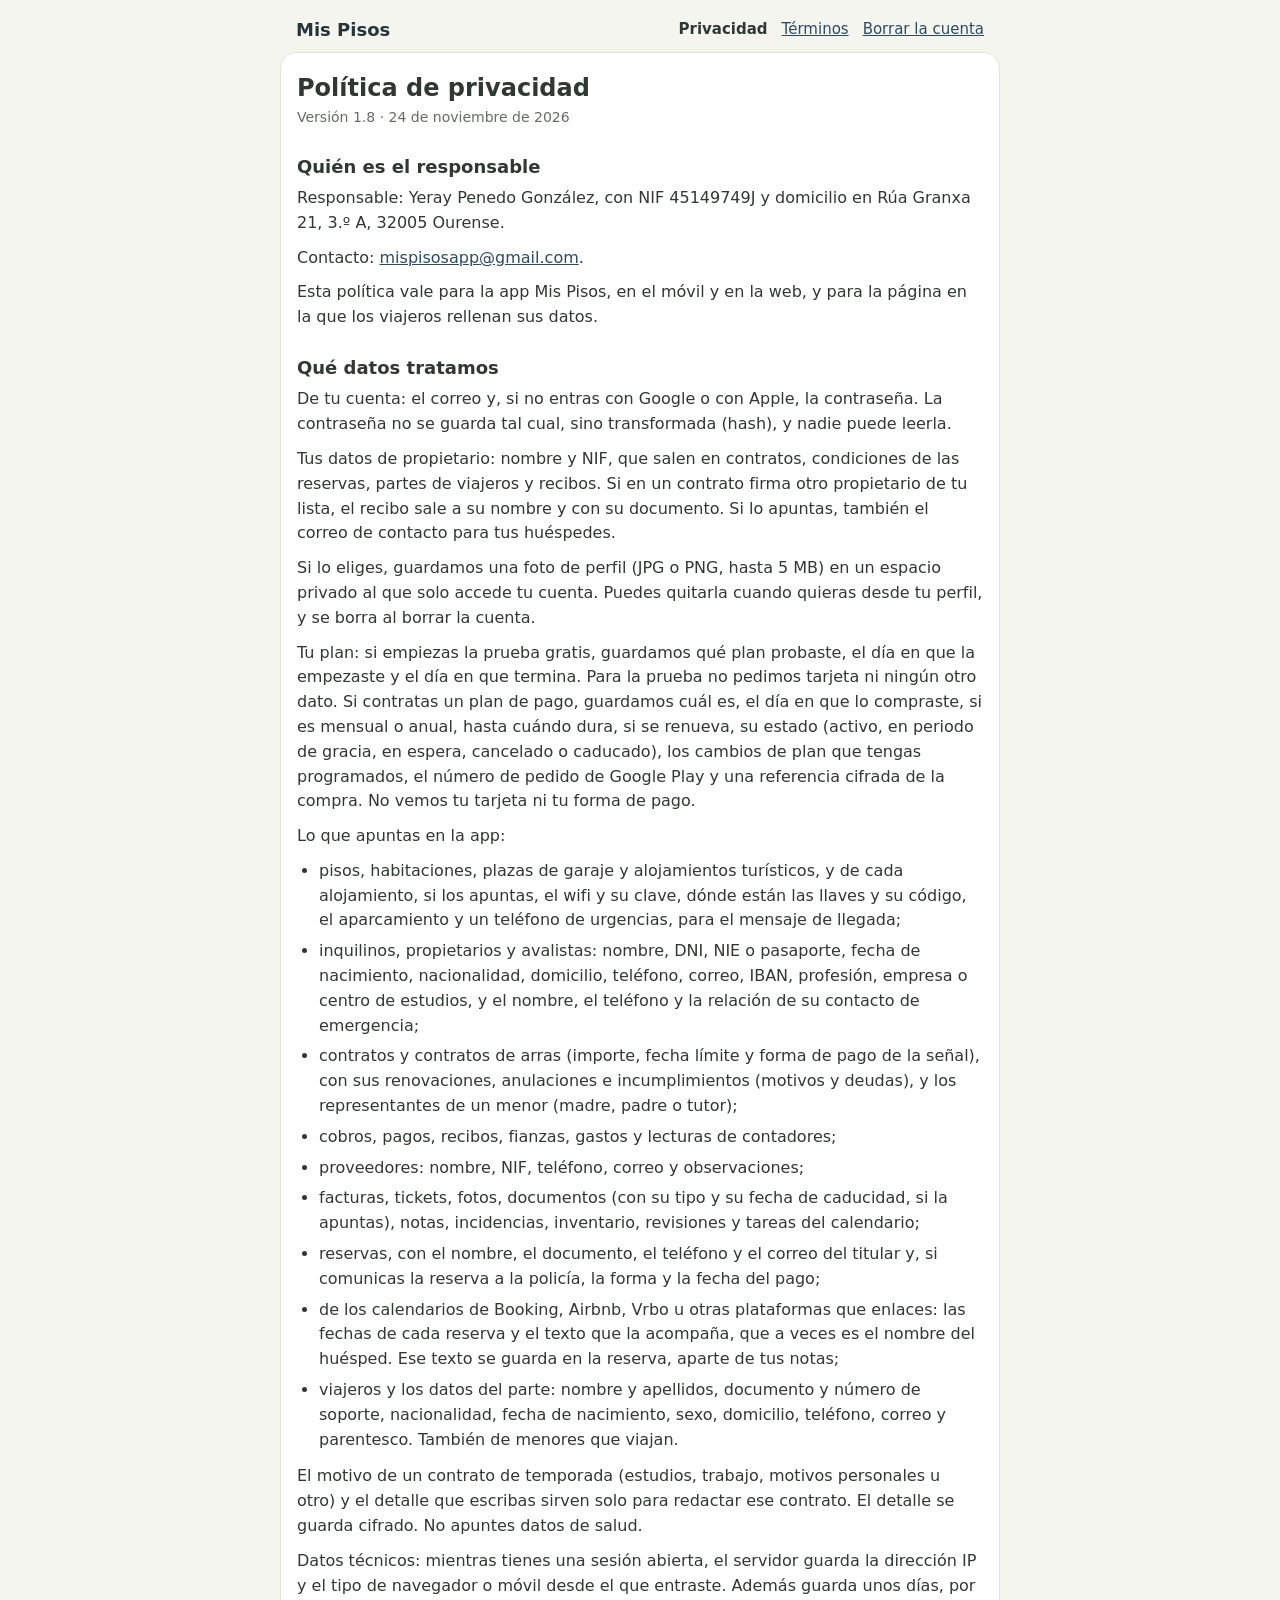
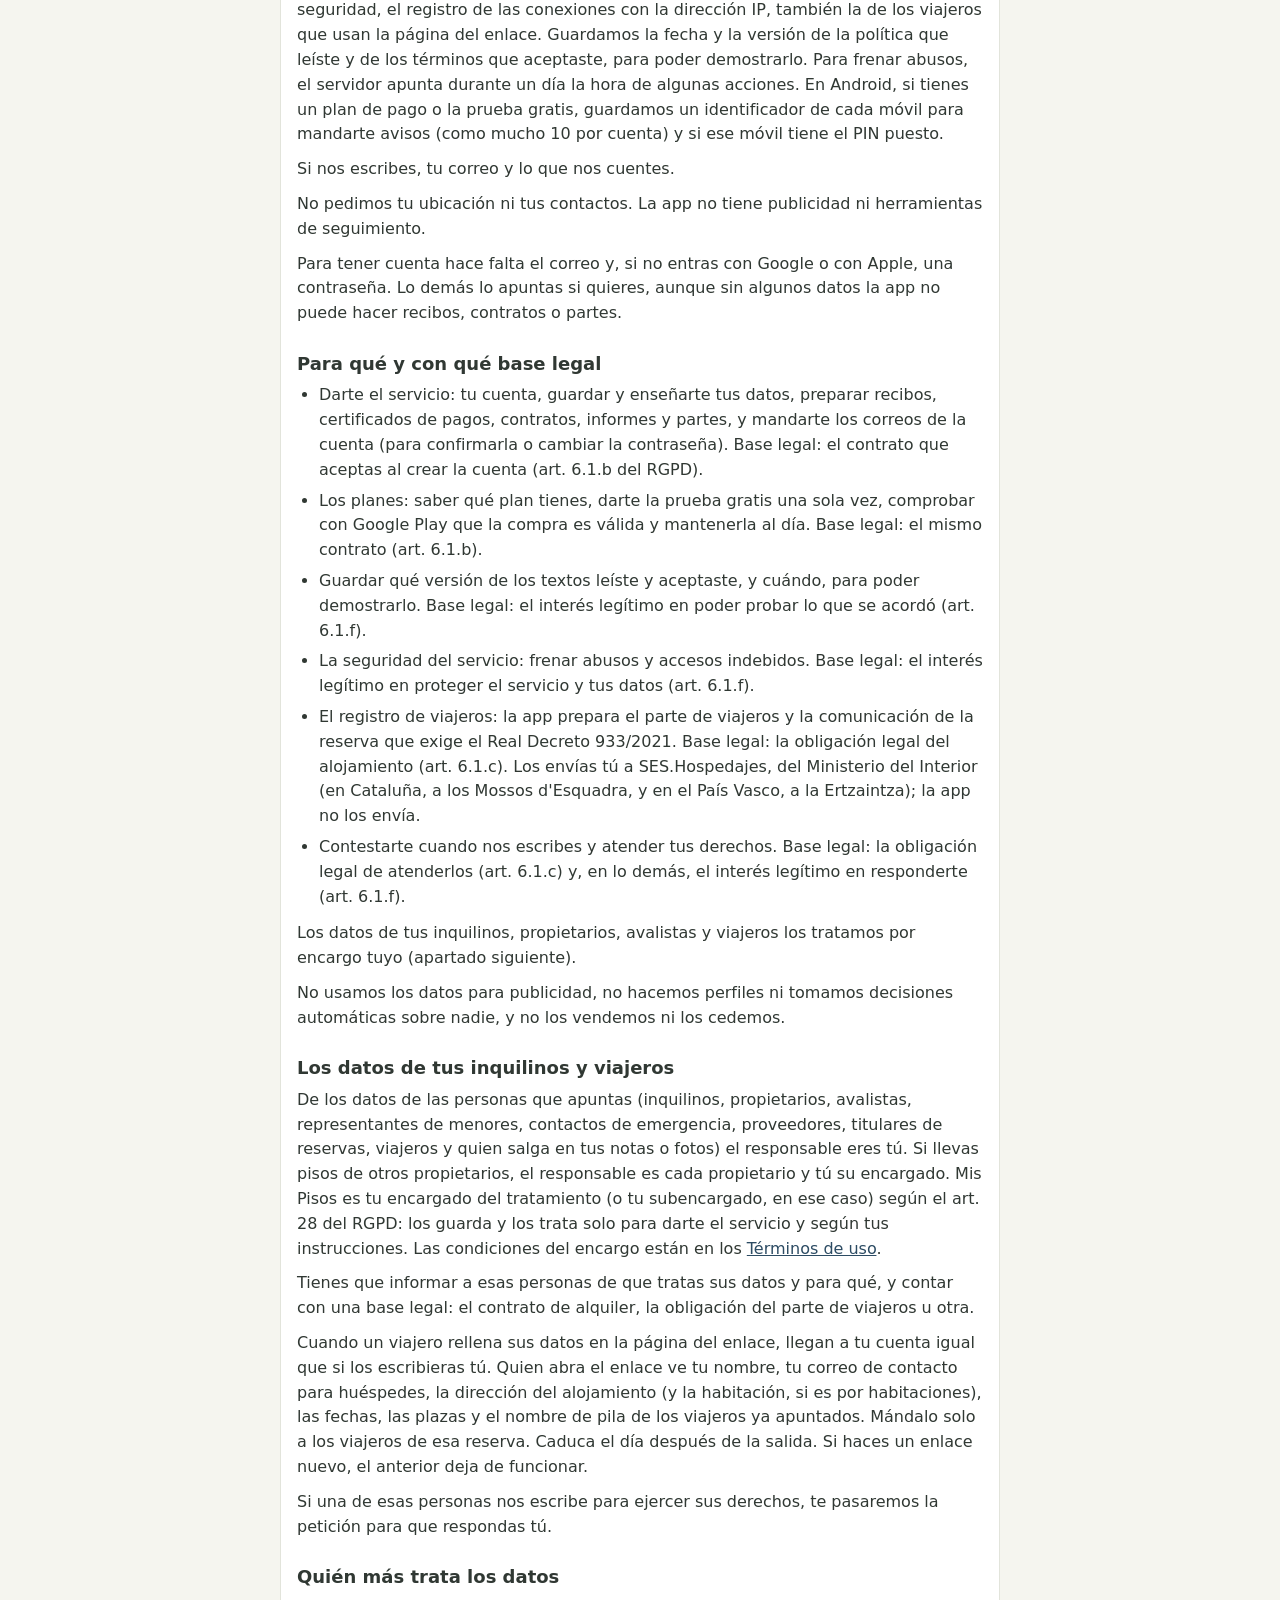
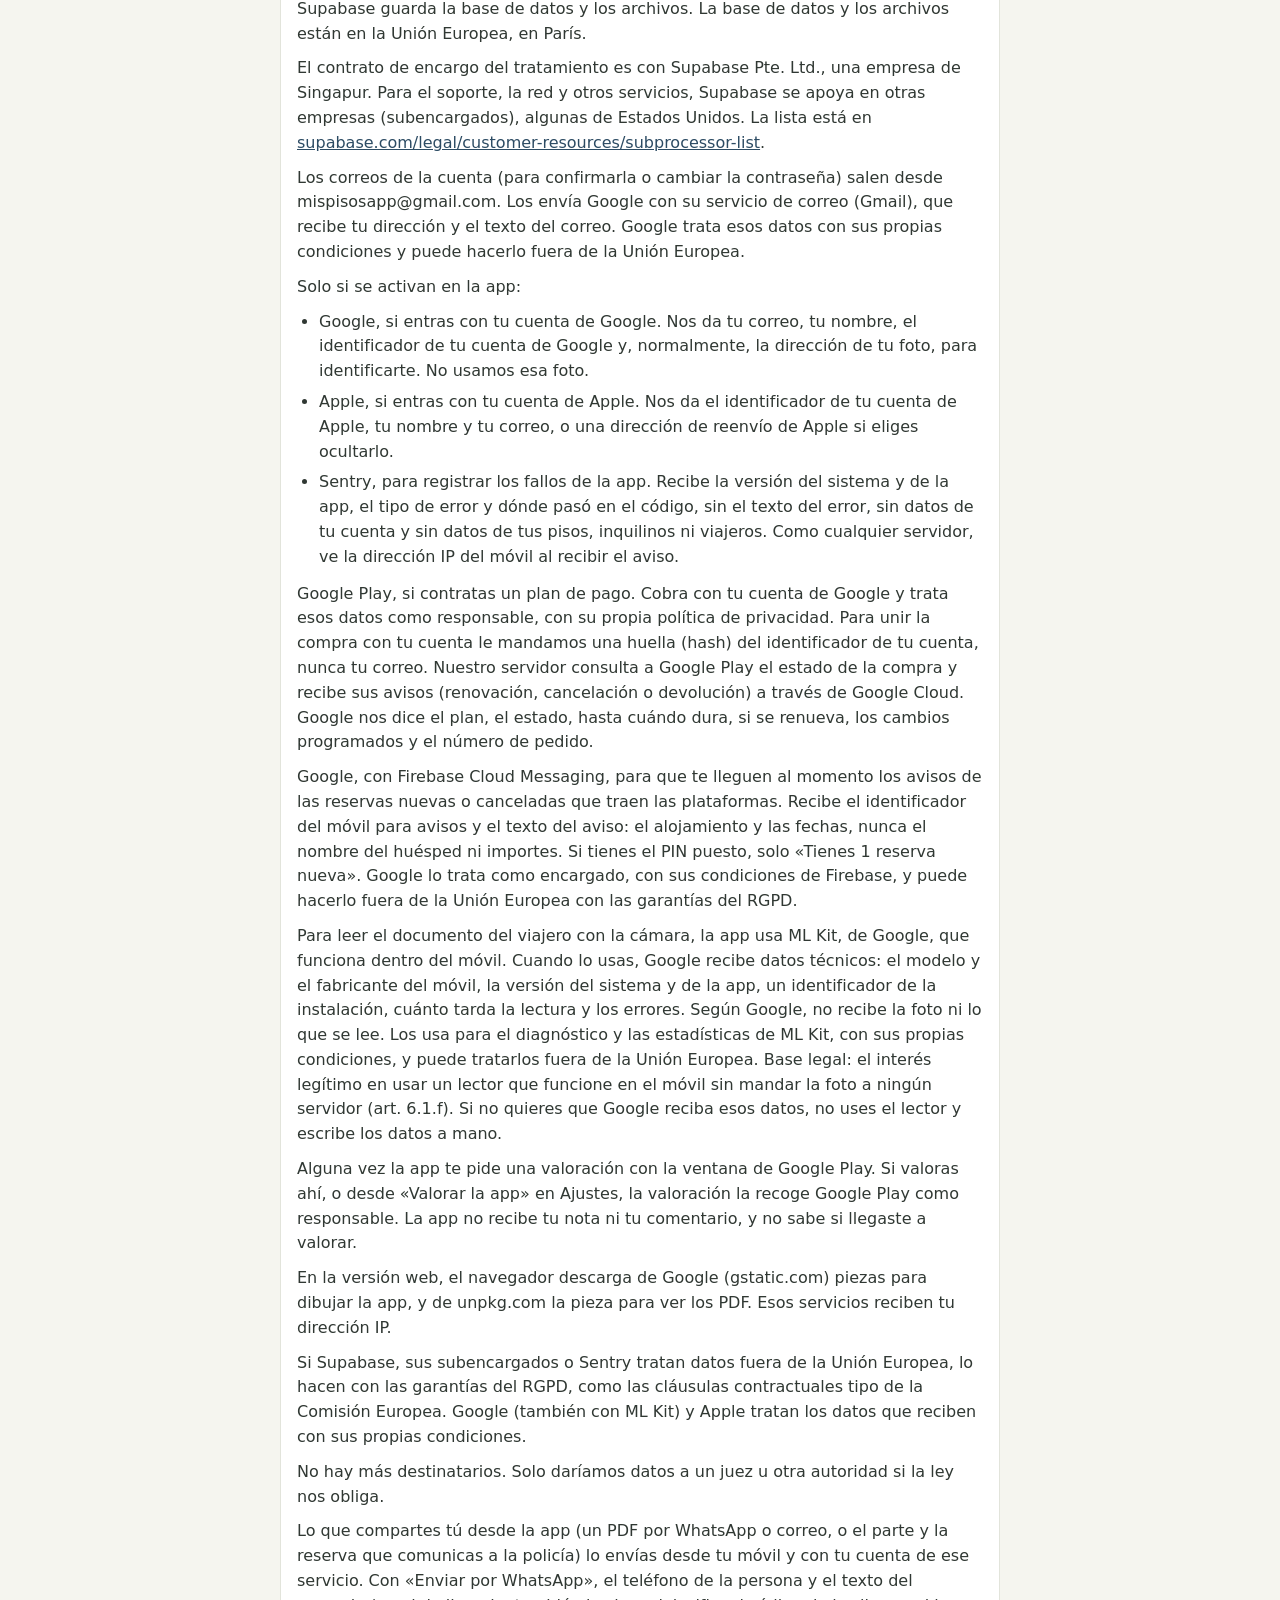
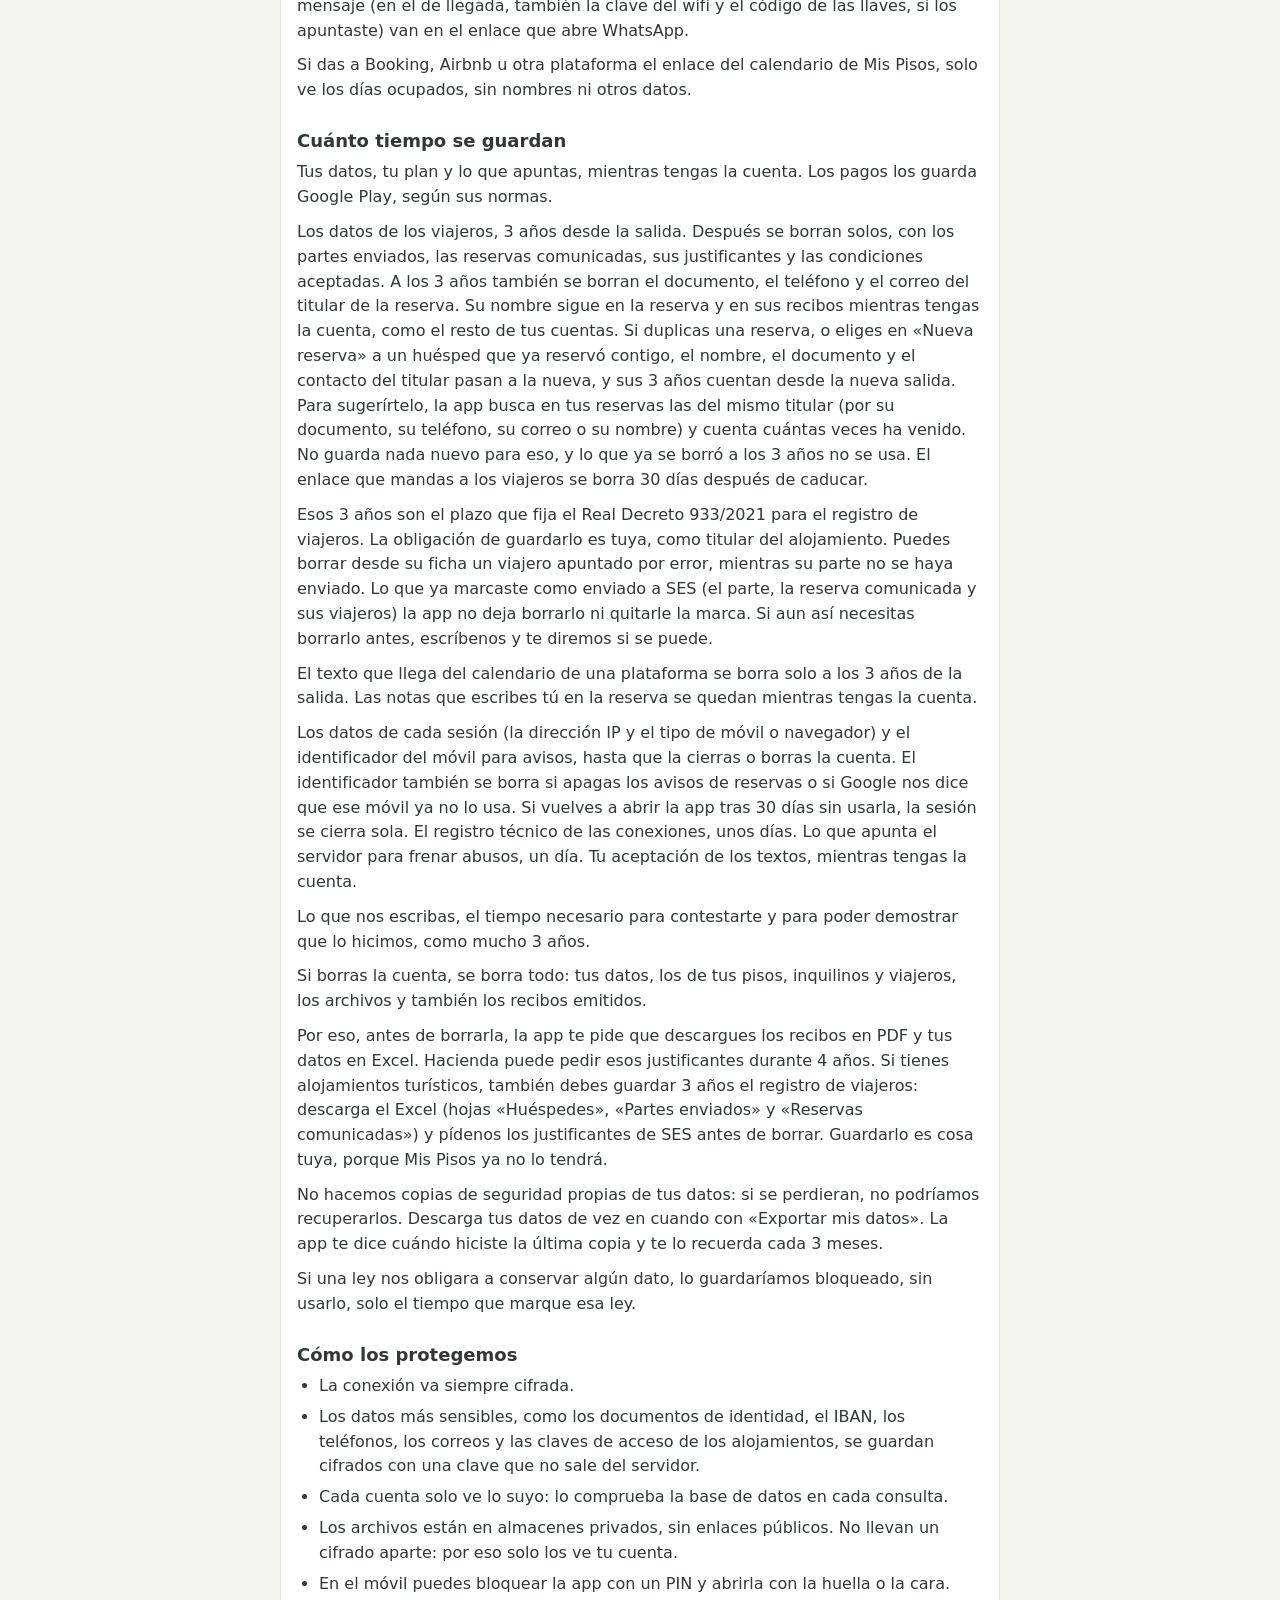
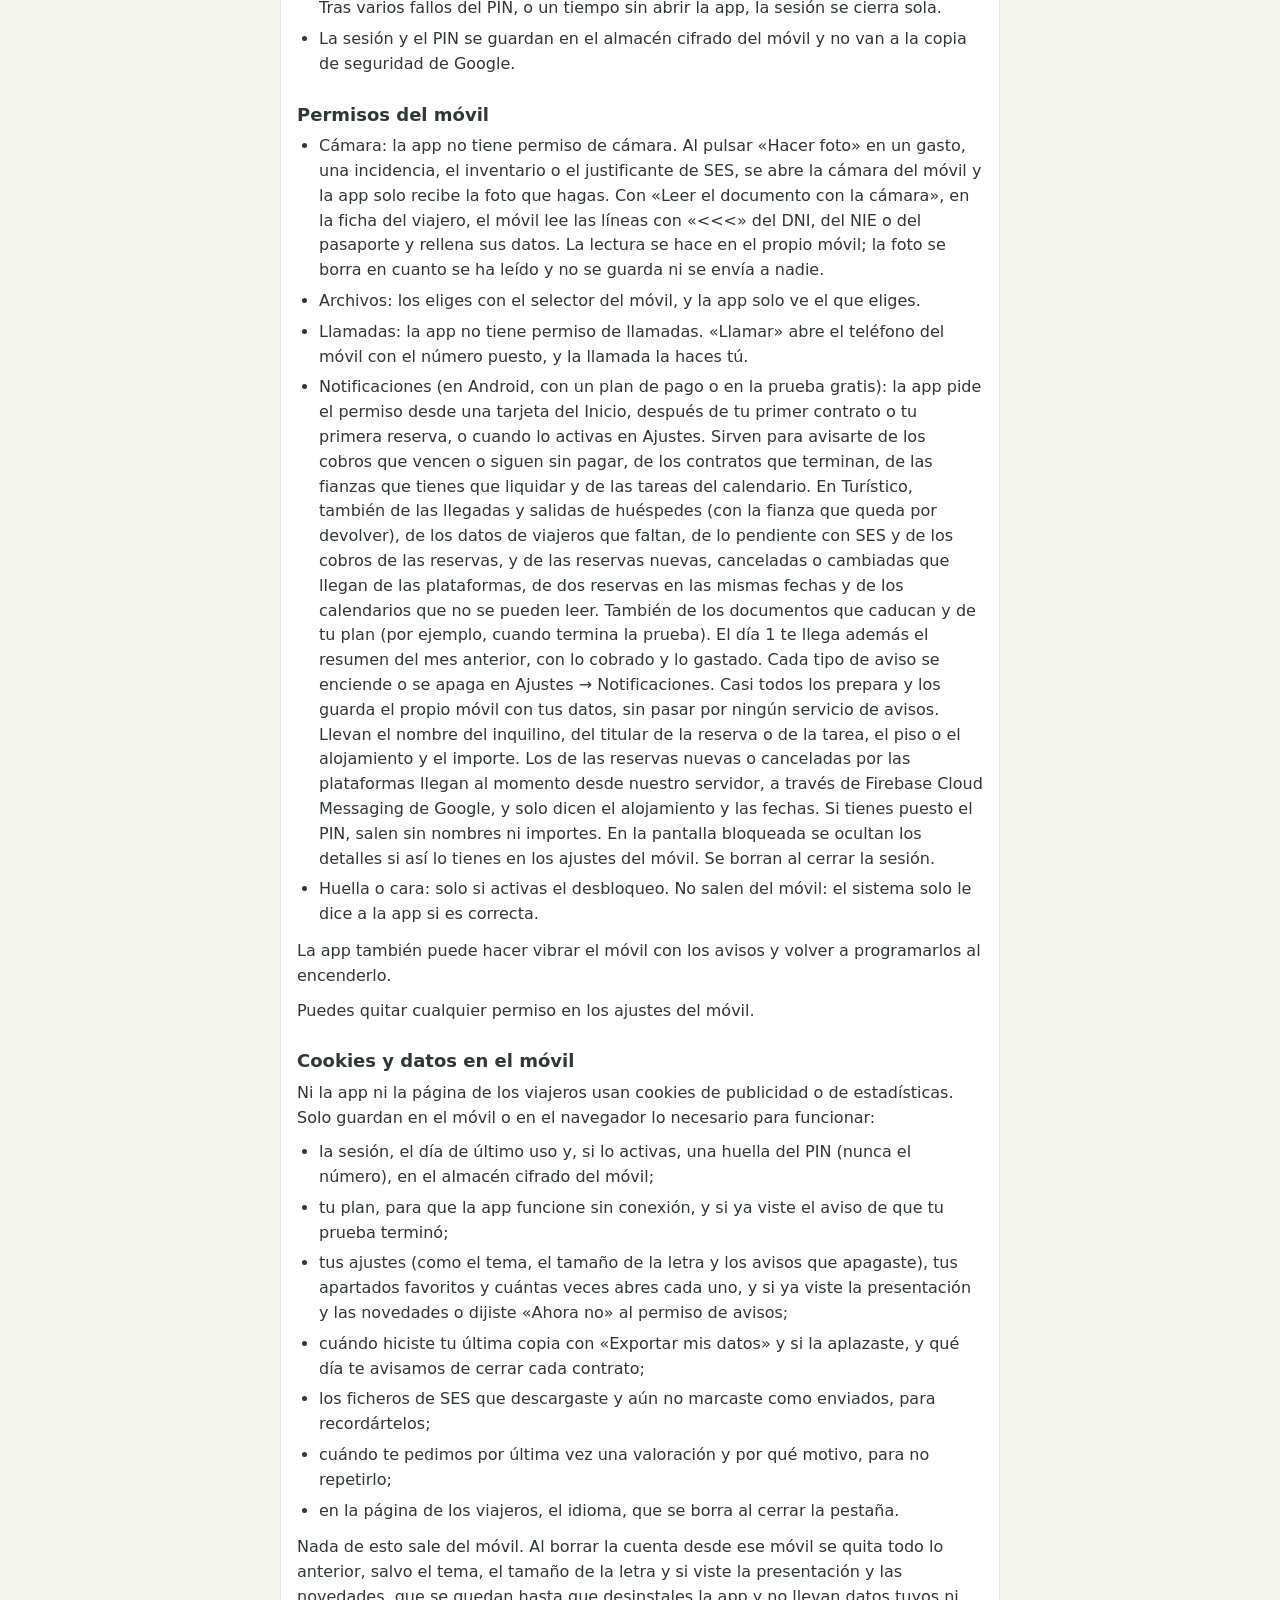
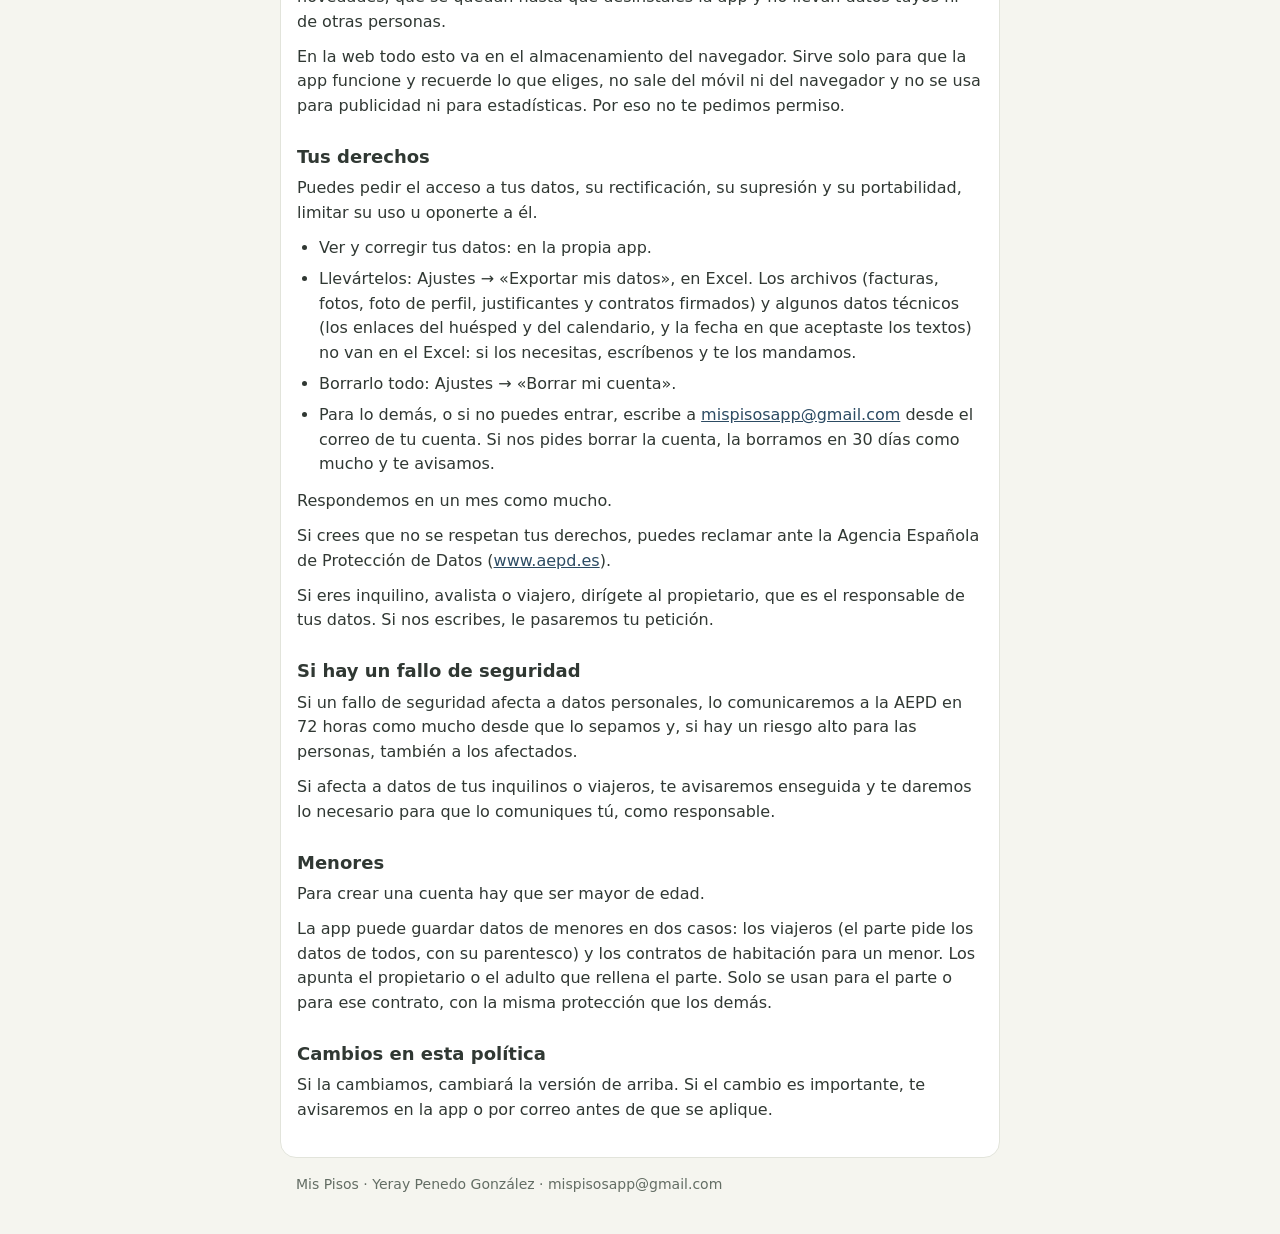
==== privacidad.html @ 8b12b919 "Add files via upload" ====
<!doctype html>
<html lang="es">
<head>
<meta charset="utf-8">
<meta name="viewport" content="width=device-width, initial-scale=1">
<meta name="description" content="Qué datos trata Mis Pisos, para qué, quién los trata, cuánto tiempo y cómo ejercer tus derechos.">
<meta name="referrer" content="no-referrer">
<title>Política de privacidad · Mis Pisos</title>
<link rel="stylesheet" href="estilos.css">
</head>
<body>
<header>
  <a class="marca" href="privacidad.html">Mis Pisos</a>
  <nav aria-label="Textos legales">
    <a href="privacidad.html" aria-current="page">Privacidad</a>
    <a href="terminos.html">Términos</a>
    <a href="borrar-cuenta.html">Borrar la cuenta</a>
  </nav>
</header>
<main>
  <h1>Política de privacidad</h1>
  <p class="version">Versión 1.8 · 24 de noviembre de 2026</p>
  <h2>Quién es el responsable</h2>
  <p>Responsable: Yeray Penedo González, con NIF 45149749J y domicilio en Rúa Granxa 21, 3.º A, 32005 Ourense.</p>
  <p>Contacto: <a href="mailto:mispisosapp@gmail.com">mispisosapp@gmail.com</a>.</p>
  <p>Esta política vale para la app Mis Pisos, en el móvil y en la web, y para la página en la que los viajeros rellenan sus datos.</p>
  <h2>Qué datos tratamos</h2>
  <p>De tu cuenta: el correo y, si no entras con Google o con Apple, la contraseña. La contraseña no se guarda tal cual, sino transformada (hash), y nadie puede leerla.</p>
  <p>Tus datos de propietario: nombre y NIF, que salen en contratos, condiciones de las reservas, partes de viajeros y recibos. Si en un contrato firma otro propietario de tu lista, el recibo sale a su nombre y con su documento. Si lo apuntas, también el correo de contacto para tus huéspedes.</p>
  <p>Si lo eliges, guardamos una foto de perfil (JPG o PNG, hasta 5 MB) en un espacio privado al que solo accede tu cuenta. Puedes quitarla cuando quieras desde tu perfil, y se borra al borrar la cuenta.</p>
  <p>Tu plan: si empiezas la prueba gratis, guardamos qué plan probaste, el día en que la empezaste y el día en que termina. Para la prueba no pedimos tarjeta ni ningún otro dato. Si contratas un plan de pago, guardamos cuál es, el día en que lo compraste, si es mensual o anual, hasta cuándo dura, si se renueva, su estado (activo, en periodo de gracia, en espera, cancelado o caducado), los cambios de plan que tengas programados, el número de pedido de Google Play y una referencia cifrada de la compra. No vemos tu tarjeta ni tu forma de pago.</p>
  <p>Lo que apuntas en la app:</p>
  <ul>
    <li>pisos, habitaciones, plazas de garaje y alojamientos turísticos, y de cada alojamiento, si los apuntas, el wifi y su clave, dónde están las llaves y su código, el aparcamiento y un teléfono de urgencias, para el mensaje de llegada;</li>
    <li>inquilinos, propietarios y avalistas: nombre, DNI, NIE o pasaporte, fecha de nacimiento, nacionalidad, domicilio, teléfono, correo, IBAN, profesión, empresa o centro de estudios, y el nombre, el teléfono y la relación de su contacto de emergencia;</li>
    <li>contratos y contratos de arras (importe, fecha límite y forma de pago de la señal), con sus renovaciones, anulaciones e incumplimientos (motivos y deudas), y los representantes de un menor (madre, padre o tutor);</li>
    <li>cobros, pagos, recibos, fianzas, gastos y lecturas de contadores;</li>
    <li>proveedores: nombre, NIF, teléfono, correo y observaciones;</li>
    <li>facturas, tickets, fotos, documentos (con su tipo y su fecha de caducidad, si la apuntas), notas, incidencias, inventario, revisiones y tareas del calendario;</li>
    <li>reservas, con el nombre, el documento, el teléfono y el correo del titular y, si comunicas la reserva a la policía, la forma y la fecha del pago;</li>
    <li>de los calendarios de Booking, Airbnb, Vrbo u otras plataformas que enlaces: las fechas de cada reserva y el texto que la acompaña, que a veces es el nombre del huésped. Ese texto se guarda en la reserva, aparte de tus notas;</li>
    <li>viajeros y los datos del parte: nombre y apellidos, documento y número de soporte, nacionalidad, fecha de nacimiento, sexo, domicilio, teléfono, correo y parentesco. También de menores que viajan.</li>
  </ul>
  <p>El motivo de un contrato de temporada (estudios, trabajo, motivos personales u otro) y el detalle que escribas sirven solo para redactar ese contrato. El detalle se guarda cifrado. No apuntes datos de salud.</p>
  <p>Datos técnicos: mientras tienes una sesión abierta, el servidor guarda la dirección IP y el tipo de navegador o móvil desde el que entraste. Además guarda unos días, por seguridad, el registro de las conexiones con la dirección IP, también la de los viajeros que usan la página del enlace. Guardamos la fecha y la versión de la política que leíste y de los términos que aceptaste, para poder demostrarlo. Para frenar abusos, el servidor apunta durante un día la hora de algunas acciones. En Android, si tienes un plan de pago o la prueba gratis, guardamos un identificador de cada móvil para mandarte avisos (como mucho 10 por cuenta) y si ese móvil tiene el PIN puesto.</p>
  <p>Si nos escribes, tu correo y lo que nos cuentes.</p>
  <p>No pedimos tu ubicación ni tus contactos. La app no tiene publicidad ni herramientas de seguimiento.</p>
  <p>Para tener cuenta hace falta el correo y, si no entras con Google o con Apple, una contraseña. Lo demás lo apuntas si quieres, aunque sin algunos datos la app no puede hacer recibos, contratos o partes.</p>
  <h2>Para qué y con qué base legal</h2>
  <ul>
    <li>Darte el servicio: tu cuenta, guardar y enseñarte tus datos, preparar recibos, certificados de pagos, contratos, informes y partes, y mandarte los correos de la cuenta (para confirmarla o cambiar la contraseña). Base legal: el contrato que aceptas al crear la cuenta (art. 6.1.b del RGPD).</li>
    <li>Los planes: saber qué plan tienes, darte la prueba gratis una sola vez, comprobar con Google Play que la compra es válida y mantenerla al día. Base legal: el mismo contrato (art. 6.1.b).</li>
    <li>Guardar qué versión de los textos leíste y aceptaste, y cuándo, para poder demostrarlo. Base legal: el interés legítimo en poder probar lo que se acordó (art. 6.1.f).</li>
    <li>La seguridad del servicio: frenar abusos y accesos indebidos. Base legal: el interés legítimo en proteger el servicio y tus datos (art. 6.1.f).</li>
    <li>El registro de viajeros: la app prepara el parte de viajeros y la comunicación de la reserva que exige el Real Decreto 933/2021. Base legal: la obligación legal del alojamiento (art. 6.1.c). Los envías tú a SES.Hospedajes, del Ministerio del Interior (en Cataluña, a los Mossos d'Esquadra, y en el País Vasco, a la Ertzaintza); la app no los envía.</li>
    <li>Contestarte cuando nos escribes y atender tus derechos. Base legal: la obligación legal de atenderlos (art. 6.1.c) y, en lo demás, el interés legítimo en responderte (art. 6.1.f).</li>
  </ul>
  <p>Los datos de tus inquilinos, propietarios, avalistas y viajeros los tratamos por encargo tuyo (apartado siguiente).</p>
  <p>No usamos los datos para publicidad, no hacemos perfiles ni tomamos decisiones automáticas sobre nadie, y no los vendemos ni los cedemos.</p>
  <h2>Los datos de tus inquilinos y viajeros</h2>
  <p>De los datos de las personas que apuntas (inquilinos, propietarios, avalistas, representantes de menores, contactos de emergencia, proveedores, titulares de reservas, viajeros y quien salga en tus notas o fotos) el responsable eres tú. Si llevas pisos de otros propietarios, el responsable es cada propietario y tú su encargado. Mis Pisos es tu encargado del tratamiento (o tu subencargado, en ese caso) según el art. 28 del RGPD: los guarda y los trata solo para darte el servicio y según tus instrucciones. Las condiciones del encargo están en los <a href="terminos.html">Términos de uso</a>.</p>
  <p>Tienes que informar a esas personas de que tratas sus datos y para qué, y contar con una base legal: el contrato de alquiler, la obligación del parte de viajeros u otra.</p>
  <p>Cuando un viajero rellena sus datos en la página del enlace, llegan a tu cuenta igual que si los escribieras tú. Quien abra el enlace ve tu nombre, tu correo de contacto para huéspedes, la dirección del alojamiento (y la habitación, si es por habitaciones), las fechas, las plazas y el nombre de pila de los viajeros ya apuntados. Mándalo solo a los viajeros de esa reserva. Caduca el día después de la salida. Si haces un enlace nuevo, el anterior deja de funcionar.</p>
  <p>Si una de esas personas nos escribe para ejercer sus derechos, te pasaremos la petición para que respondas tú.</p>
  <h2>Quién más trata los datos</h2>
  <p>Supabase guarda la base de datos y los archivos. La base de datos y los archivos están en la Unión Europea, en París.</p>
  <p>El contrato de encargo del tratamiento es con Supabase Pte. Ltd., una empresa de Singapur. Para el soporte, la red y otros servicios, Supabase se apoya en otras empresas (subencargados), algunas de Estados Unidos. La lista está en <a href="https://supabase.com/legal/customer-resources/subprocessor-list">supabase.com/legal/customer-resources/subprocessor-list</a>.</p>
  <p>Los correos de la cuenta (para confirmarla o cambiar la contraseña) salen desde mispisosapp@gmail.com. Los envía Google con su servicio de correo (Gmail), que recibe tu dirección y el texto del correo. Google trata esos datos con sus propias condiciones y puede hacerlo fuera de la Unión Europea.</p>
  <p>Solo si se activan en la app:</p>
  <ul>
    <li>Google, si entras con tu cuenta de Google. Nos da tu correo, tu nombre, el identificador de tu cuenta de Google y, normalmente, la dirección de tu foto, para identificarte. No usamos esa foto.</li>
    <li>Apple, si entras con tu cuenta de Apple. Nos da el identificador de tu cuenta de Apple, tu nombre y tu correo, o una dirección de reenvío de Apple si eliges ocultarlo.</li>
    <li>Sentry, para registrar los fallos de la app. Recibe la versión del sistema y de la app, el tipo de error y dónde pasó en el código, sin el texto del error, sin datos de tu cuenta y sin datos de tus pisos, inquilinos ni viajeros. Como cualquier servidor, ve la dirección IP del móvil al recibir el aviso.</li>
  </ul>
  <p>Google Play, si contratas un plan de pago. Cobra con tu cuenta de Google y trata esos datos como responsable, con su propia política de privacidad. Para unir la compra con tu cuenta le mandamos una huella (hash) del identificador de tu cuenta, nunca tu correo. Nuestro servidor consulta a Google Play el estado de la compra y recibe sus avisos (renovación, cancelación o devolución) a través de Google Cloud. Google nos dice el plan, el estado, hasta cuándo dura, si se renueva, los cambios programados y el número de pedido.</p>
  <p>Google, con Firebase Cloud Messaging, para que te lleguen al momento los avisos de las reservas nuevas o canceladas que traen las plataformas. Recibe el identificador del móvil para avisos y el texto del aviso: el alojamiento y las fechas, nunca el nombre del huésped ni importes. Si tienes el PIN puesto, solo «Tienes 1 reserva nueva». Google lo trata como encargado, con sus condiciones de Firebase, y puede hacerlo fuera de la Unión Europea con las garantías del RGPD.</p>
  <p>Para leer el documento del viajero con la cámara, la app usa ML Kit, de Google, que funciona dentro del móvil. Cuando lo usas, Google recibe datos técnicos: el modelo y el fabricante del móvil, la versión del sistema y de la app, un identificador de la instalación, cuánto tarda la lectura y los errores. Según Google, no recibe la foto ni lo que se lee. Los usa para el diagnóstico y las estadísticas de ML Kit, con sus propias condiciones, y puede tratarlos fuera de la Unión Europea. Base legal: el interés legítimo en usar un lector que funcione en el móvil sin mandar la foto a ningún servidor (art. 6.1.f). Si no quieres que Google reciba esos datos, no uses el lector y escribe los datos a mano.</p>
  <p>Alguna vez la app te pide una valoración con la ventana de Google Play. Si valoras ahí, o desde «Valorar la app» en Ajustes, la valoración la recoge Google Play como responsable. La app no recibe tu nota ni tu comentario, y no sabe si llegaste a valorar.</p>
  <p>En la versión web, el navegador descarga de Google (gstatic.com) piezas para dibujar la app, y de unpkg.com la pieza para ver los PDF. Esos servicios reciben tu dirección IP.</p>
  <p>Si Supabase, sus subencargados o Sentry tratan datos fuera de la Unión Europea, lo hacen con las garantías del RGPD, como las cláusulas contractuales tipo de la Comisión Europea. Google (también con ML Kit) y Apple tratan los datos que reciben con sus propias condiciones.</p>
  <p>No hay más destinatarios. Solo daríamos datos a un juez u otra autoridad si la ley nos obliga.</p>
  <p>Lo que compartes tú desde la app (un PDF por WhatsApp o correo, o el parte y la reserva que comunicas a la policía) lo envías desde tu móvil y con tu cuenta de ese servicio. Con «Enviar por WhatsApp», el teléfono de la persona y el texto del mensaje (en el de llegada, también la clave del wifi y el código de las llaves, si los apuntaste) van en el enlace que abre WhatsApp.</p>
  <p>Si das a Booking, Airbnb u otra plataforma el enlace del calendario de Mis Pisos, solo ve los días ocupados, sin nombres ni otros datos.</p>
  <h2>Cuánto tiempo se guardan</h2>
  <p>Tus datos, tu plan y lo que apuntas, mientras tengas la cuenta. Los pagos los guarda Google Play, según sus normas.</p>
  <p>Los datos de los viajeros, 3 años desde la salida. Después se borran solos, con los partes enviados, las reservas comunicadas, sus justificantes y las condiciones aceptadas. A los 3 años también se borran el documento, el teléfono y el correo del titular de la reserva. Su nombre sigue en la reserva y en sus recibos mientras tengas la cuenta, como el resto de tus cuentas. Si duplicas una reserva, o eliges en «Nueva reserva» a un huésped que ya reservó contigo, el nombre, el documento y el contacto del titular pasan a la nueva, y sus 3 años cuentan desde la nueva salida. Para sugerírtelo, la app busca en tus reservas las del mismo titular (por su documento, su teléfono, su correo o su nombre) y cuenta cuántas veces ha venido. No guarda nada nuevo para eso, y lo que ya se borró a los 3 años no se usa. El enlace que mandas a los viajeros se borra 30 días después de caducar.</p>
  <p>Esos 3 años son el plazo que fija el Real Decreto 933/2021 para el registro de viajeros. La obligación de guardarlo es tuya, como titular del alojamiento. Puedes borrar desde su ficha un viajero apuntado por error, mientras su parte no se haya enviado. Lo que ya marcaste como enviado a SES (el parte, la reserva comunicada y sus viajeros) la app no deja borrarlo ni quitarle la marca. Si aun así necesitas borrarlo antes, escríbenos y te diremos si se puede.</p>
  <p>El texto que llega del calendario de una plataforma se borra solo a los 3 años de la salida. Las notas que escribes tú en la reserva se quedan mientras tengas la cuenta.</p>
  <p>Los datos de cada sesión (la dirección IP y el tipo de móvil o navegador) y el identificador del móvil para avisos, hasta que la cierras o borras la cuenta. El identificador también se borra si apagas los avisos de reservas o si Google nos dice que ese móvil ya no lo usa. Si vuelves a abrir la app tras 30 días sin usarla, la sesión se cierra sola. El registro técnico de las conexiones, unos días. Lo que apunta el servidor para frenar abusos, un día. Tu aceptación de los textos, mientras tengas la cuenta.</p>
  <p>Lo que nos escribas, el tiempo necesario para contestarte y para poder demostrar que lo hicimos, como mucho 3 años.</p>
  <p>Si borras la cuenta, se borra todo: tus datos, los de tus pisos, inquilinos y viajeros, los archivos y también los recibos emitidos.</p>
  <p>Por eso, antes de borrarla, la app te pide que descargues los recibos en PDF y tus datos en Excel. Hacienda puede pedir esos justificantes durante 4 años. Si tienes alojamientos turísticos, también debes guardar 3 años el registro de viajeros: descarga el Excel (hojas «Huéspedes», «Partes enviados» y «Reservas comunicadas») y pídenos los justificantes de SES antes de borrar. Guardarlo es cosa tuya, porque Mis Pisos ya no lo tendrá.</p>
  <p>No hacemos copias de seguridad propias de tus datos: si se perdieran, no podríamos recuperarlos. Descarga tus datos de vez en cuando con «Exportar mis datos». La app te dice cuándo hiciste la última copia y te lo recuerda cada 3 meses.</p>
  <p>Si una ley nos obligara a conservar algún dato, lo guardaríamos bloqueado, sin usarlo, solo el tiempo que marque esa ley.</p>
  <h2>Cómo los protegemos</h2>
  <ul>
    <li>La conexión va siempre cifrada.</li>
    <li>Los datos más sensibles, como los documentos de identidad, el IBAN, los teléfonos, los correos y las claves de acceso de los alojamientos, se guardan cifrados con una clave que no sale del servidor.</li>
    <li>Cada cuenta solo ve lo suyo: lo comprueba la base de datos en cada consulta.</li>
    <li>Los archivos están en almacenes privados, sin enlaces públicos. No llevan un cifrado aparte: por eso solo los ve tu cuenta.</li>
    <li>En el móvil puedes bloquear la app con un PIN y abrirla con la huella o la cara. Tras varios fallos del PIN, o un tiempo sin abrir la app, la sesión se cierra sola.</li>
    <li>La sesión y el PIN se guardan en el almacén cifrado del móvil y no van a la copia de seguridad de Google.</li>
  </ul>
  <h2>Permisos del móvil</h2>
  <ul>
    <li>Cámara: la app no tiene permiso de cámara. Al pulsar «Hacer foto» en un gasto, una incidencia, el inventario o el justificante de SES, se abre la cámara del móvil y la app solo recibe la foto que hagas. Con «Leer el documento con la cámara», en la ficha del viajero, el móvil lee las líneas con «&lt;&lt;&lt;» del DNI, del NIE o del pasaporte y rellena sus datos. La lectura se hace en el propio móvil; la foto se borra en cuanto se ha leído y no se guarda ni se envía a nadie.</li>
    <li>Archivos: los eliges con el selector del móvil, y la app solo ve el que eliges.</li>
    <li>Llamadas: la app no tiene permiso de llamadas. «Llamar» abre el teléfono del móvil con el número puesto, y la llamada la haces tú.</li>
    <li>Notificaciones (en Android, con un plan de pago o en la prueba gratis): la app pide el permiso desde una tarjeta del Inicio, después de tu primer contrato o tu primera reserva, o cuando lo activas en Ajustes. Sirven para avisarte de los cobros que vencen o siguen sin pagar, de los contratos que terminan, de las fianzas que tienes que liquidar y de las tareas del calendario. En Turístico, también de las llegadas y salidas de huéspedes (con la fianza que queda por devolver), de los datos de viajeros que faltan, de lo pendiente con SES y de los cobros de las reservas, y de las reservas nuevas, canceladas o cambiadas que llegan de las plataformas, de dos reservas en las mismas fechas y de los calendarios que no se pueden leer. También de los documentos que caducan y de tu plan (por ejemplo, cuando termina la prueba). El día 1 te llega además el resumen del mes anterior, con lo cobrado y lo gastado. Cada tipo de aviso se enciende o se apaga en Ajustes → Notificaciones. Casi todos los prepara y los guarda el propio móvil con tus datos, sin pasar por ningún servicio de avisos. Llevan el nombre del inquilino, del titular de la reserva o de la tarea, el piso o el alojamiento y el importe. Los de las reservas nuevas o canceladas por las plataformas llegan al momento desde nuestro servidor, a través de Firebase Cloud Messaging de Google, y solo dicen el alojamiento y las fechas. Si tienes puesto el PIN, salen sin nombres ni importes. En la pantalla bloqueada se ocultan los detalles si así lo tienes en los ajustes del móvil. Se borran al cerrar la sesión.</li>
    <li>Huella o cara: solo si activas el desbloqueo. No salen del móvil: el sistema solo le dice a la app si es correcta.</li>
  </ul>
  <p>La app también puede hacer vibrar el móvil con los avisos y volver a programarlos al encenderlo.</p>
  <p>Puedes quitar cualquier permiso en los ajustes del móvil.</p>
  <h2>Cookies y datos en el móvil</h2>
  <p>Ni la app ni la página de los viajeros usan cookies de publicidad o de estadísticas. Solo guardan en el móvil o en el navegador lo necesario para funcionar:</p>
  <ul>
    <li>la sesión, el día de último uso y, si lo activas, una huella del PIN (nunca el número), en el almacén cifrado del móvil;</li>
    <li>tu plan, para que la app funcione sin conexión, y si ya viste el aviso de que tu prueba terminó;</li>
    <li>tus ajustes (como el tema, el tamaño de la letra y los avisos que apagaste), tus apartados favoritos y cuántas veces abres cada uno, y si ya viste la presentación y las novedades o dijiste «Ahora no» al permiso de avisos;</li>
    <li>cuándo hiciste tu última copia con «Exportar mis datos» y si la aplazaste, y qué día te avisamos de cerrar cada contrato;</li>
    <li>los ficheros de SES que descargaste y aún no marcaste como enviados, para recordártelos;</li>
    <li>cuándo te pedimos por última vez una valoración y por qué motivo, para no repetirlo;</li>
    <li>en la página de los viajeros, el idioma, que se borra al cerrar la pestaña.</li>
  </ul>
  <p>Nada de esto sale del móvil. Al borrar la cuenta desde ese móvil se quita todo lo anterior, salvo el tema, el tamaño de la letra y si viste la presentación y las novedades, que se quedan hasta que desinstales la app y no llevan datos tuyos ni de otras personas.</p>
  <p>En la web todo esto va en el almacenamiento del navegador. Sirve solo para que la app funcione y recuerde lo que eliges, no sale del móvil ni del navegador y no se usa para publicidad ni para estadísticas. Por eso no te pedimos permiso.</p>
  <h2>Tus derechos</h2>
  <p>Puedes pedir el acceso a tus datos, su rectificación, su supresión y su portabilidad, limitar su uso u oponerte a él.</p>
  <ul>
    <li>Ver y corregir tus datos: en la propia app.</li>
    <li>Llevártelos: Ajustes → «Exportar mis datos», en Excel. Los archivos (facturas, fotos, foto de perfil, justificantes y contratos firmados) y algunos datos técnicos (los enlaces del huésped y del calendario, y la fecha en que aceptaste los textos) no van en el Excel: si los necesitas, escríbenos y te los mandamos.</li>
    <li>Borrarlo todo: Ajustes → «Borrar mi cuenta».</li>
    <li>Para lo demás, o si no puedes entrar, escribe a <a href="mailto:mispisosapp@gmail.com">mispisosapp@gmail.com</a> desde el correo de tu cuenta. Si nos pides borrar la cuenta, la borramos en 30 días como mucho y te avisamos.</li>
  </ul>
  <p>Respondemos en un mes como mucho.</p>
  <p>Si crees que no se respetan tus derechos, puedes reclamar ante la Agencia Española de Protección de Datos (<a href="https://www.aepd.es">www.aepd.es</a>).</p>
  <p>Si eres inquilino, avalista o viajero, dirígete al propietario, que es el responsable de tus datos. Si nos escribes, le pasaremos tu petición.</p>
  <h2>Si hay un fallo de seguridad</h2>
  <p>Si un fallo de seguridad afecta a datos personales, lo comunicaremos a la AEPD en 72 horas como mucho desde que lo sepamos y, si hay un riesgo alto para las personas, también a los afectados.</p>
  <p>Si afecta a datos de tus inquilinos o viajeros, te avisaremos enseguida y te daremos lo necesario para que lo comuniques tú, como responsable.</p>
  <h2>Menores</h2>
  <p>Para crear una cuenta hay que ser mayor de edad.</p>
  <p>La app puede guardar datos de menores en dos casos: los viajeros (el parte pide los datos de todos, con su parentesco) y los contratos de habitación para un menor. Los apunta el propietario o el adulto que rellena el parte. Solo se usan para el parte o para ese contrato, con la misma protección que los demás.</p>
  <h2>Cambios en esta política</h2>
  <p>Si la cambiamos, cambiará la versión de arriba. Si el cambio es importante, te avisaremos en la app o por correo antes de que se aplique.</p>
</main>
<footer>
  <p>Mis Pisos · Yeray Penedo González · mispisosapp@gmail.com</p>
</footer>
</body>
</html>
---- estilos.css ----
/* Páginas legales de Mis Pisos: privacidad, términos y borrar la cuenta.
   Sin nada de fuera: ni letras, ni imágenes, ni guiones. */

:root {
  color-scheme: light dark;
  --fondo: #f5f5ef;
  --tarjeta: #ffffff;
  --texto: #303833;
  --suave: #636d64;
  --borde: #e2e4db;
  --marca: #26353c;
  --enlace: #2c4b63;
  --aviso-fondo: #fff2d8;
  --aviso-texto: #755518;
}

@media (prefers-color-scheme: dark) {
  :root {
    --fondo: #121614;
    --tarjeta: #1b201e;
    --texto: #e3e6e2;
    --suave: #a9b0aa;
    --borde: #2e3532;
    --marca: #b7cdd4;
    --enlace: #9ec3e0;
    --aviso-fondo: #3a2e14;
    --aviso-texto: #e8c27a;
  }
}

* { box-sizing: border-box; }

html { -webkit-text-size-adjust: 100%; text-size-adjust: 100%; }

body {
  margin: 0;
  background: var(--fondo);
  color: var(--texto);
  font: 16px/1.55 system-ui, -apple-system, "Segoe UI", Roboto, sans-serif;
  overflow-wrap: break-word;
}

header, main, footer {
  max-width: 720px;
  margin: 0 auto;
  padding-left: 16px;
  padding-right: 16px;
}

header {
  display: flex;
  flex-wrap: wrap;
  align-items: center;
  justify-content: space-between;
  gap: 8px 16px;
  padding-top: 16px;
  padding-bottom: 8px;
}

.marca {
  font-weight: 700;
  font-size: 18px;
  color: var(--marca);
  text-decoration: none;
}

nav { display: flex; flex-wrap: wrap; gap: 4px 14px; font-size: 15px; }

nav a { color: var(--enlace); }

nav a[aria-current="page"] {
  color: var(--texto);
  font-weight: 600;
  text-decoration: none;
}

main {
  background: var(--tarjeta);
  border: 1px solid var(--borde);
  border-radius: 16px;
  padding-top: 20px;
  padding-bottom: 24px;
}

@media (max-width: 760px) {
  main { border-radius: 0; border-left: 0; border-right: 0; }
}

h1 {
  font-size: 24px;
  line-height: 1.25;
  margin: 0 0 4px;
  text-wrap: balance;
}

h2 {
  font-size: 18px;
  line-height: 1.3;
  margin: 26px 0 8px;
  text-wrap: balance;
}

p { margin: 0 0 10px; }

ul, ol { margin: 0 0 12px; padding-left: 22px; }

li { margin-bottom: 6px; }

a { color: var(--enlace); }

a:focus-visible {
  outline: 2px solid var(--enlace);
  outline-offset: 2px;
  border-radius: 2px;
}

.version { color: var(--suave); font-size: 14px; margin-bottom: 18px; }

.aviso {
  background: var(--aviso-fondo);
  color: var(--aviso-texto);
  border-radius: 12px;
  padding: 12px 14px;
  margin: 14px 0;
}

.aviso p:last-child { margin-bottom: 0; }

footer {
  color: var(--suave);
  font-size: 14px;
  padding-top: 16px;
  padding-bottom: 32px;
}

footer p { margin: 0 0 6px; }

@media print {
  :root {
    --fondo: #ffffff;
    --tarjeta: #ffffff;
    --texto: #000000;
    --suave: #333333;
    --enlace: #000000;
  }
  header nav { display: none; }
  main { border: 0; padding: 0; }
}
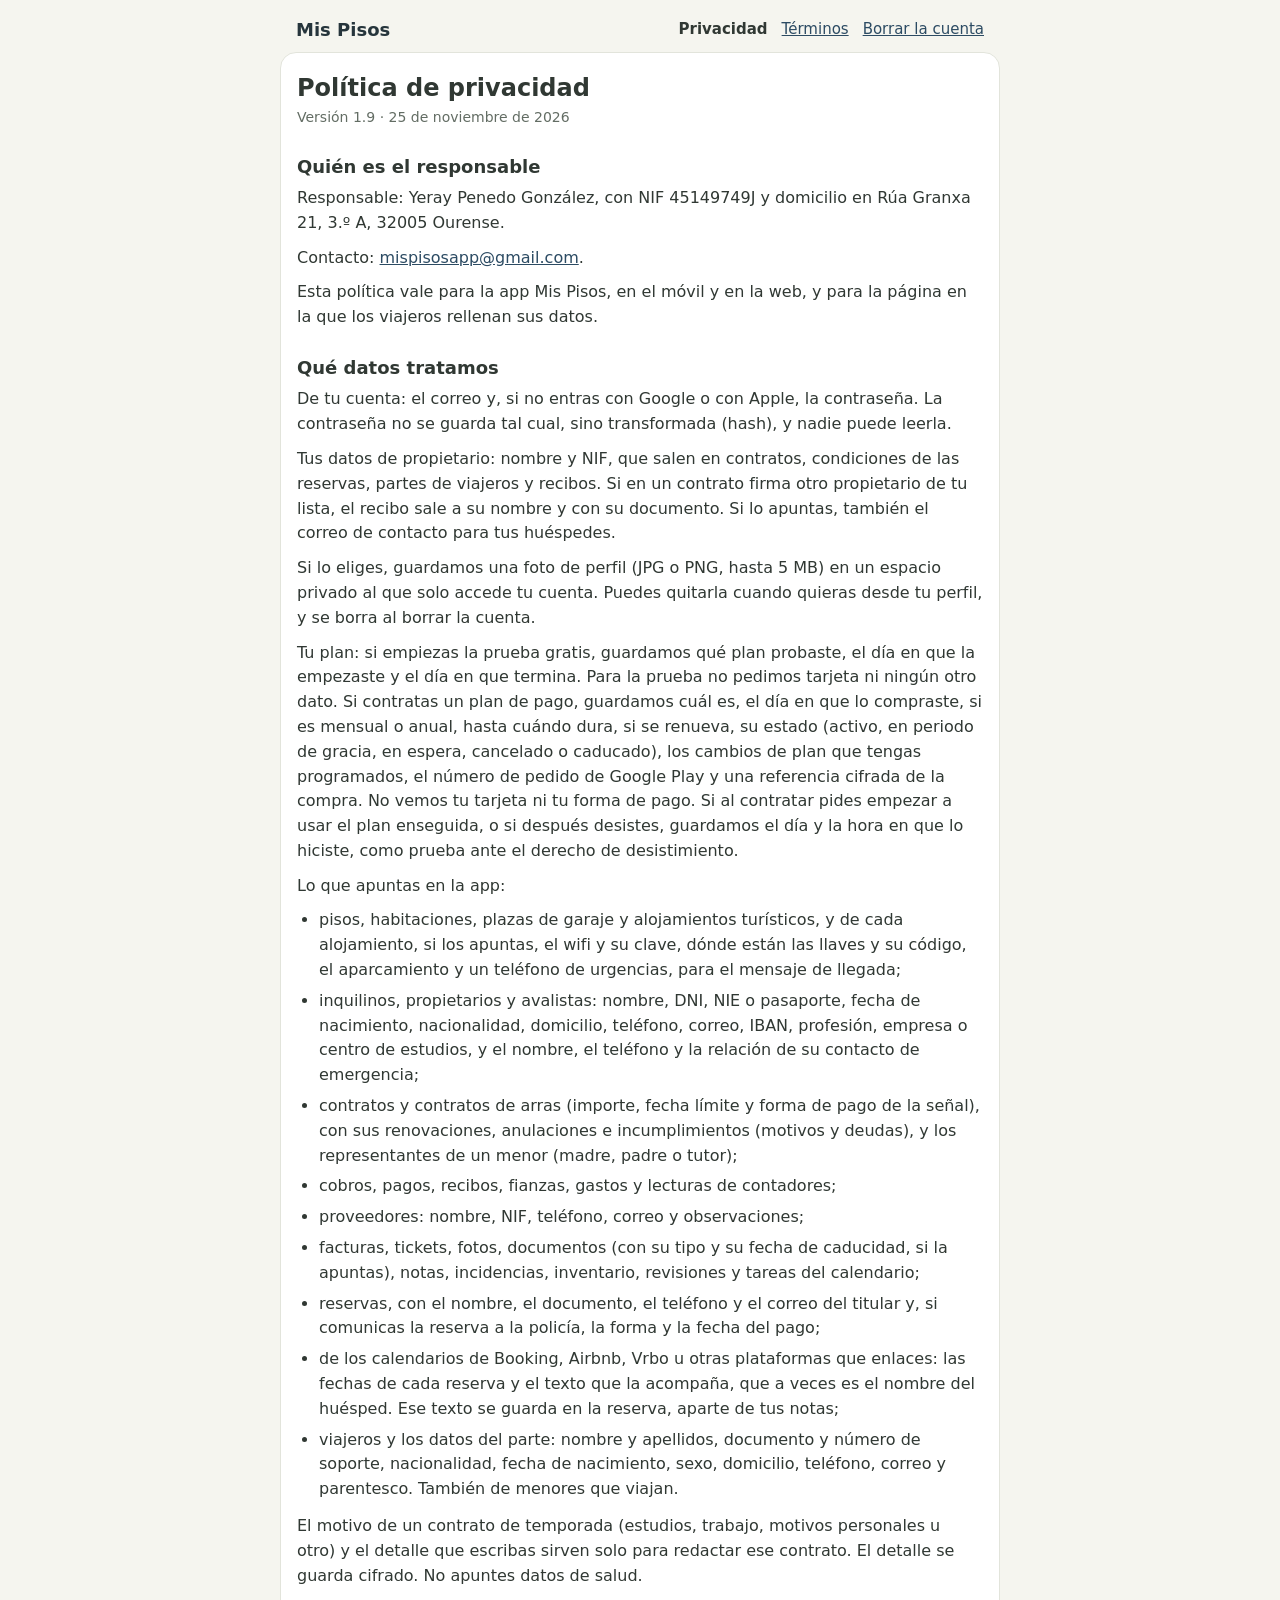
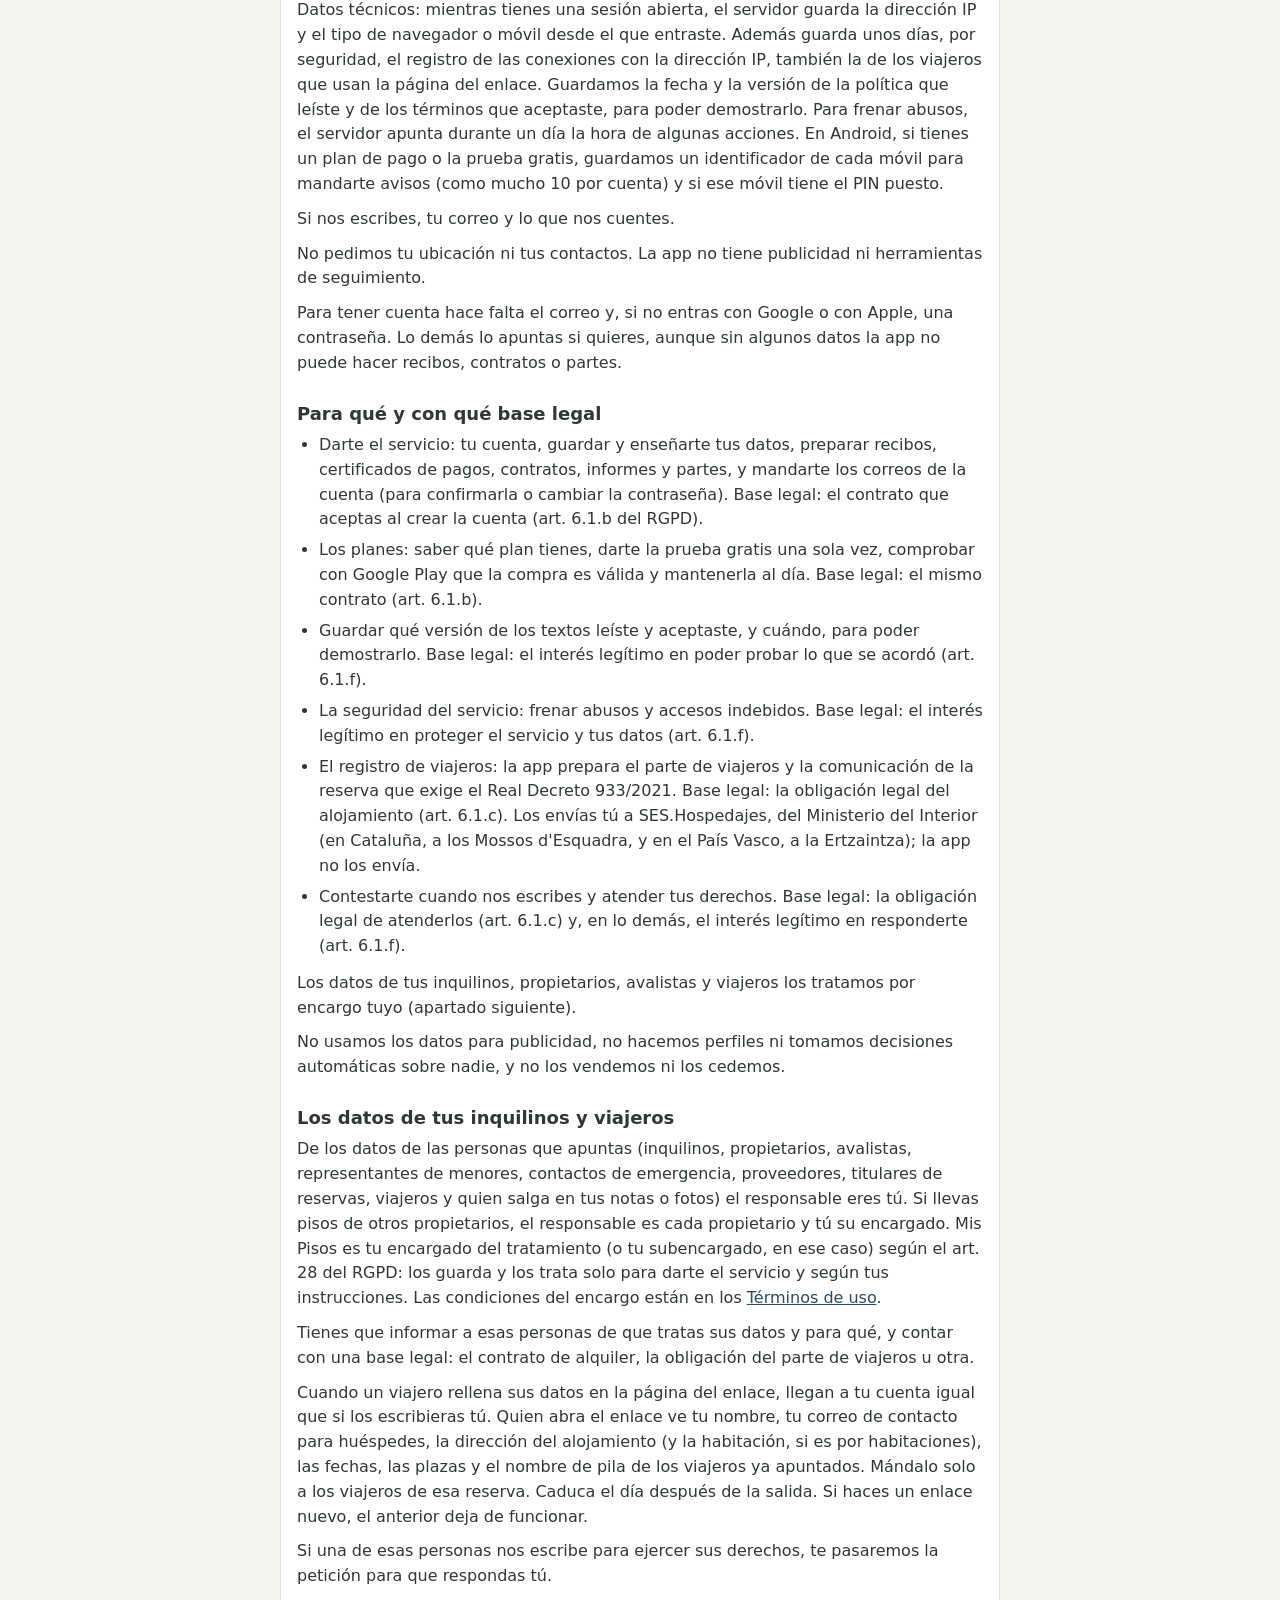
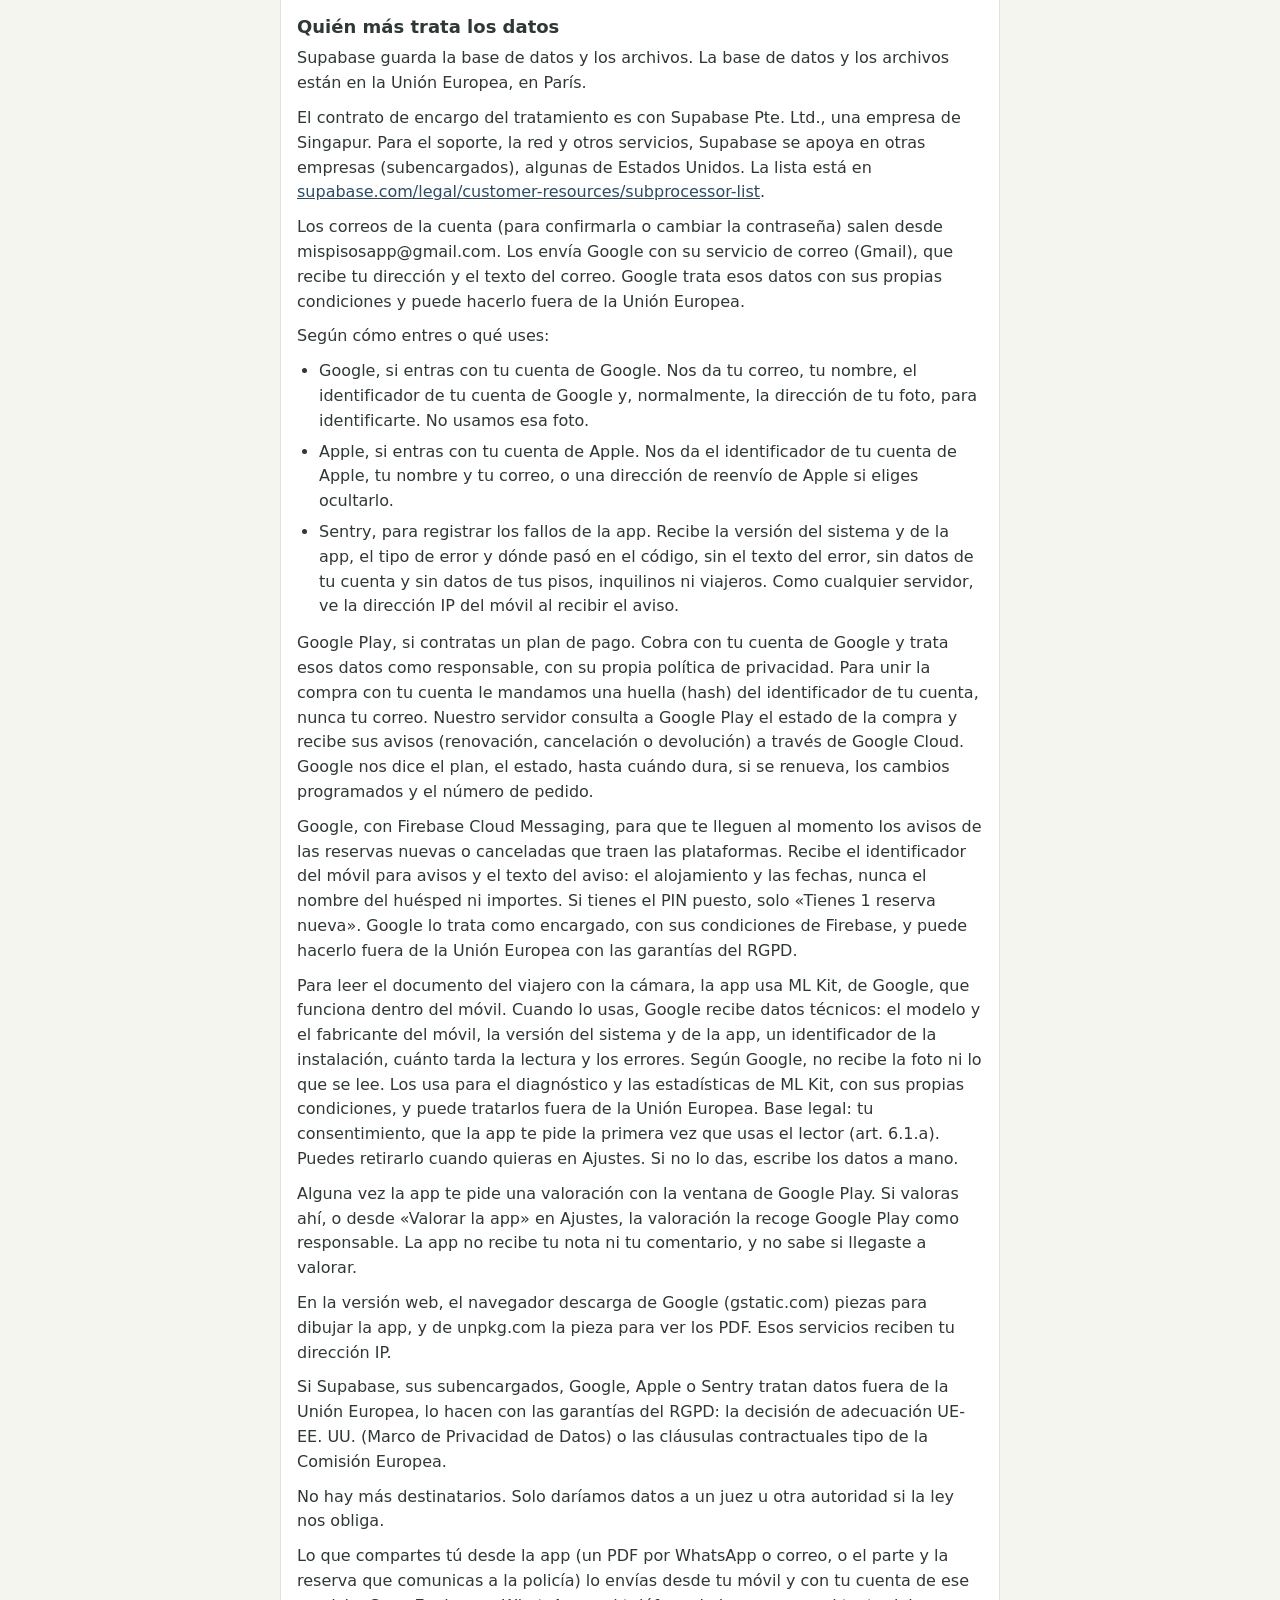
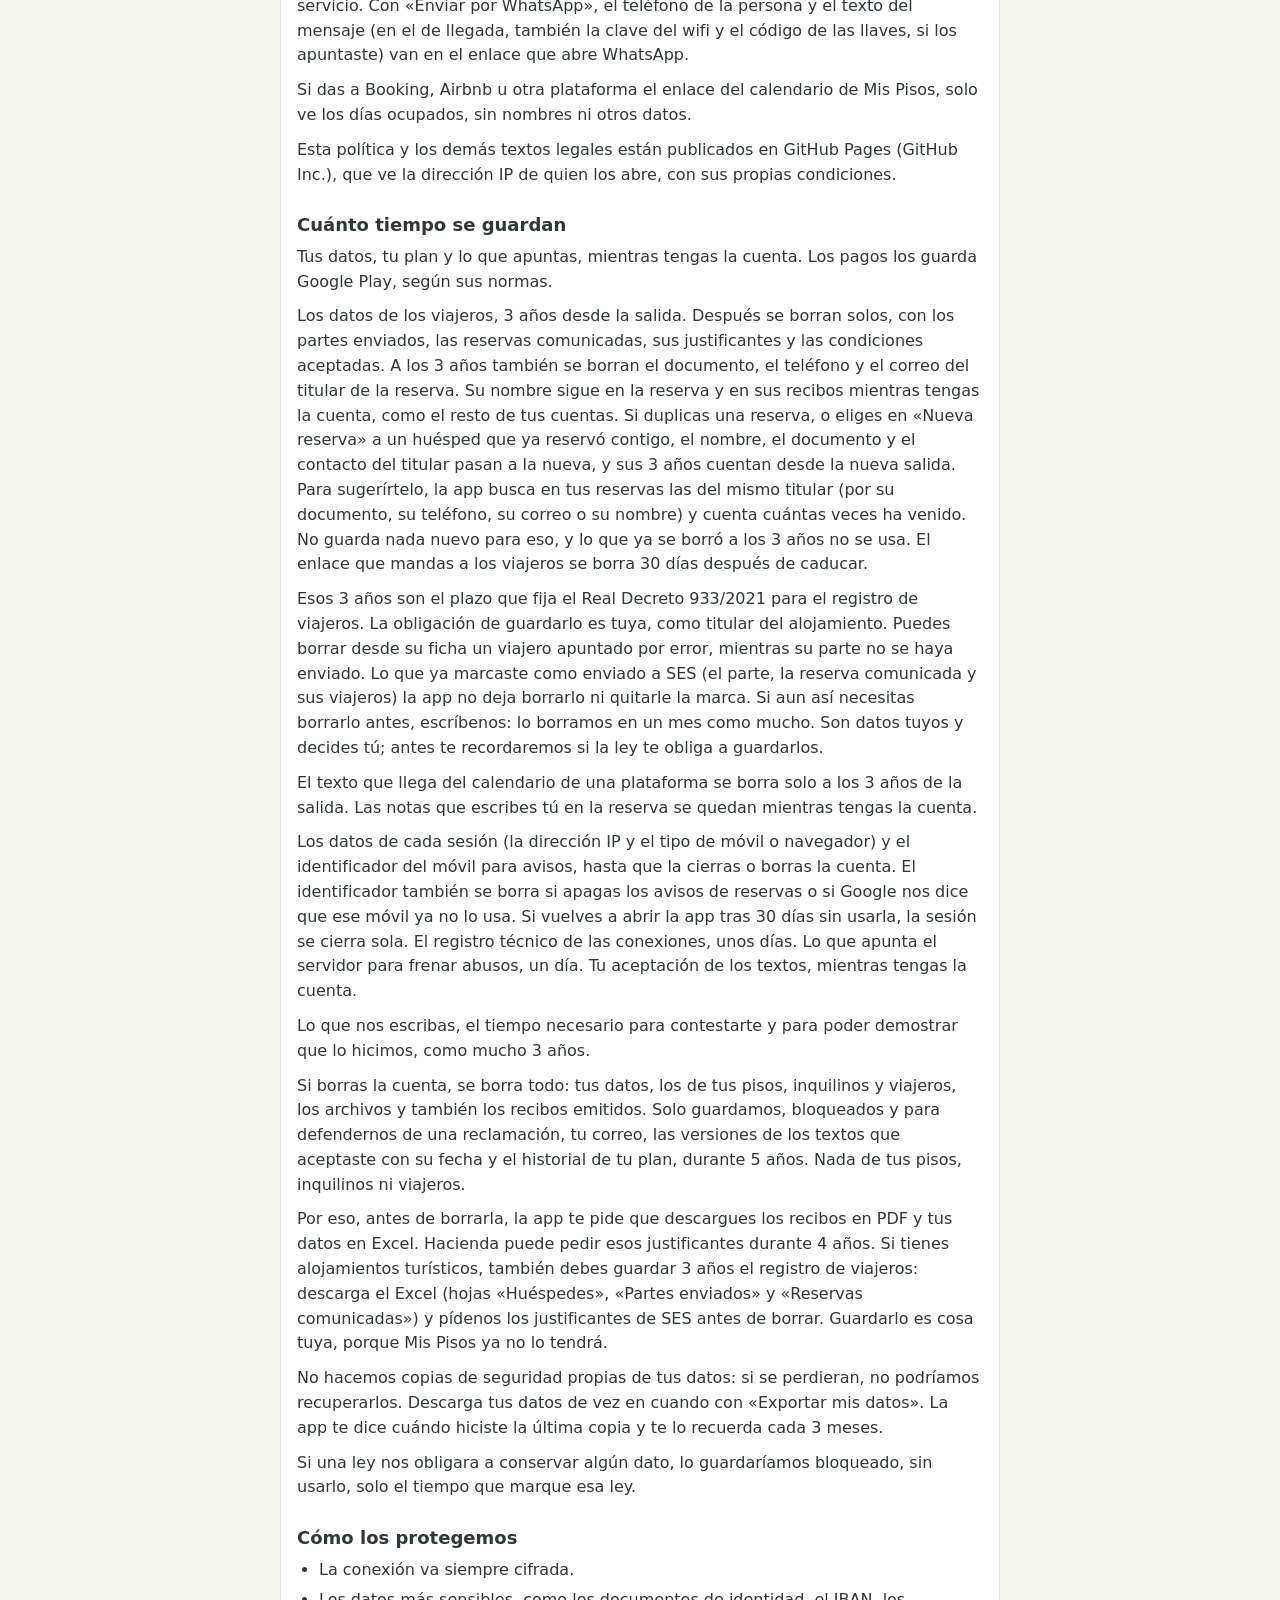
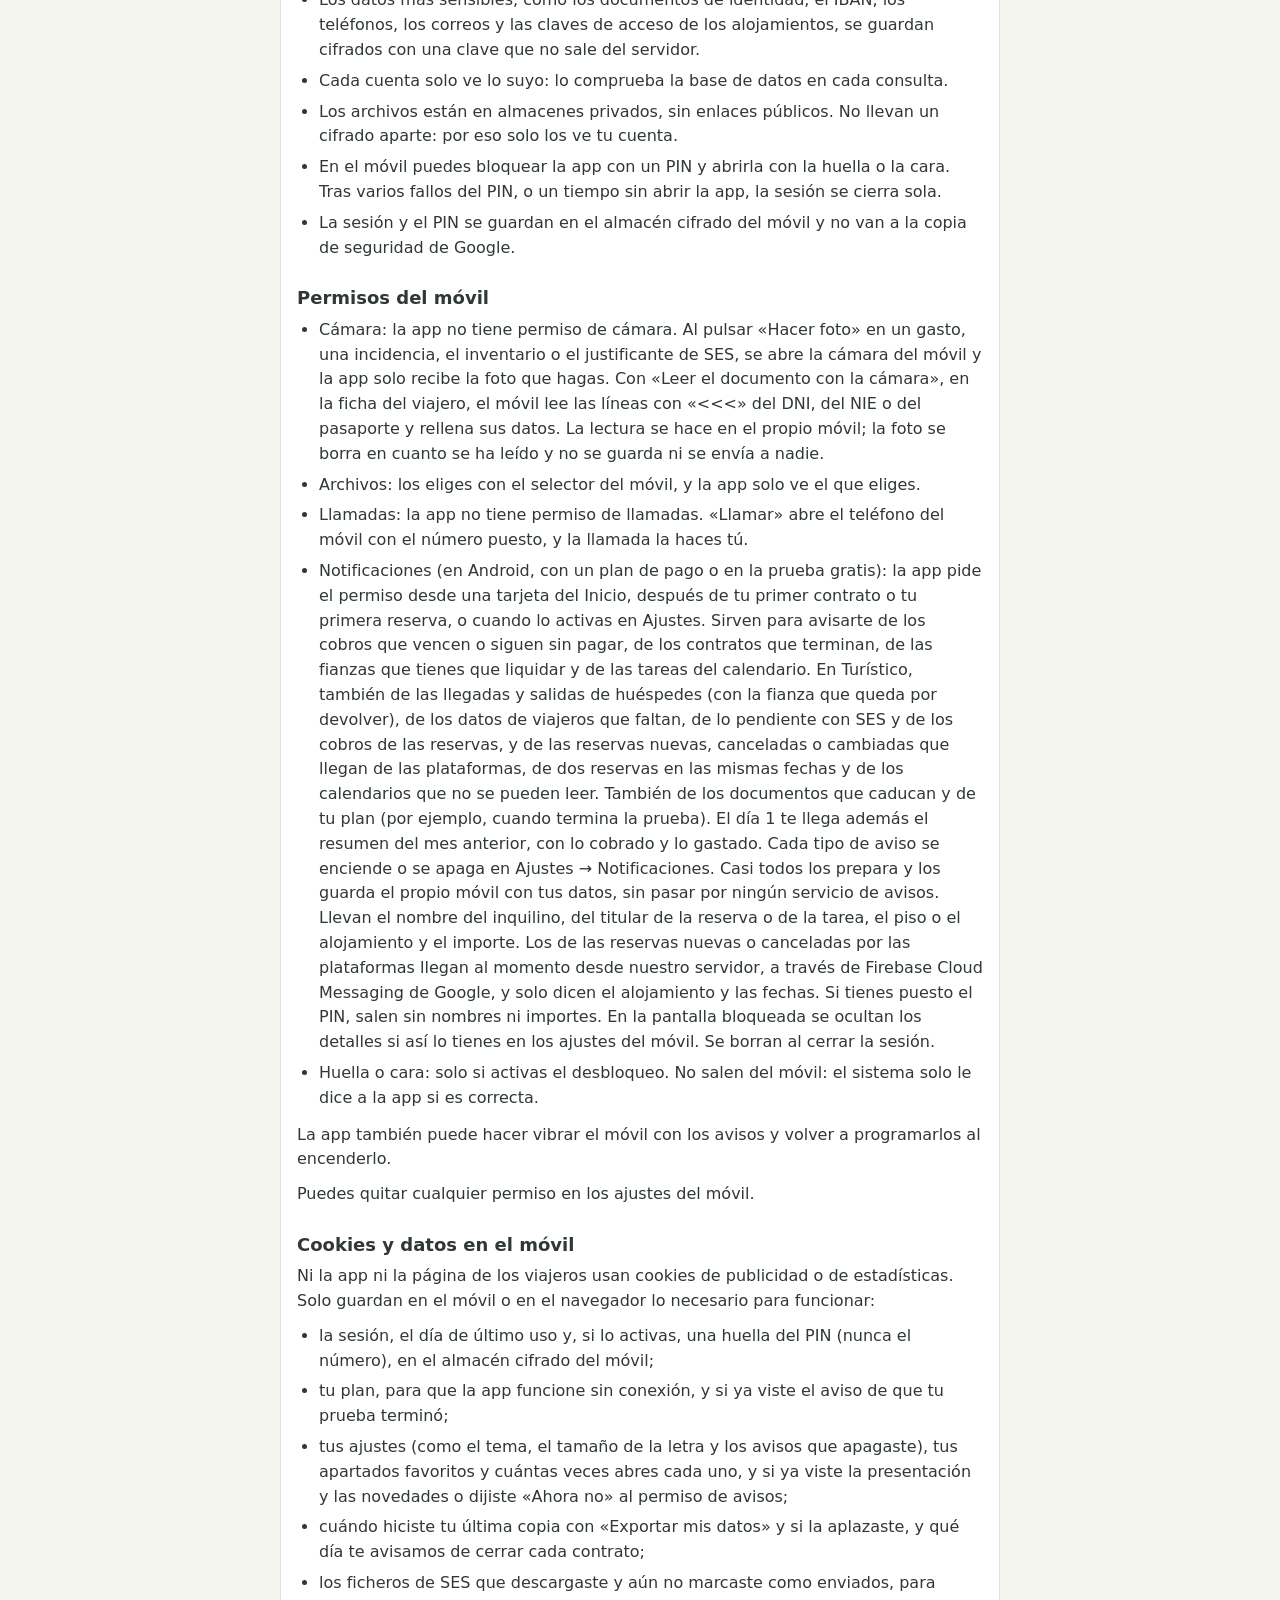
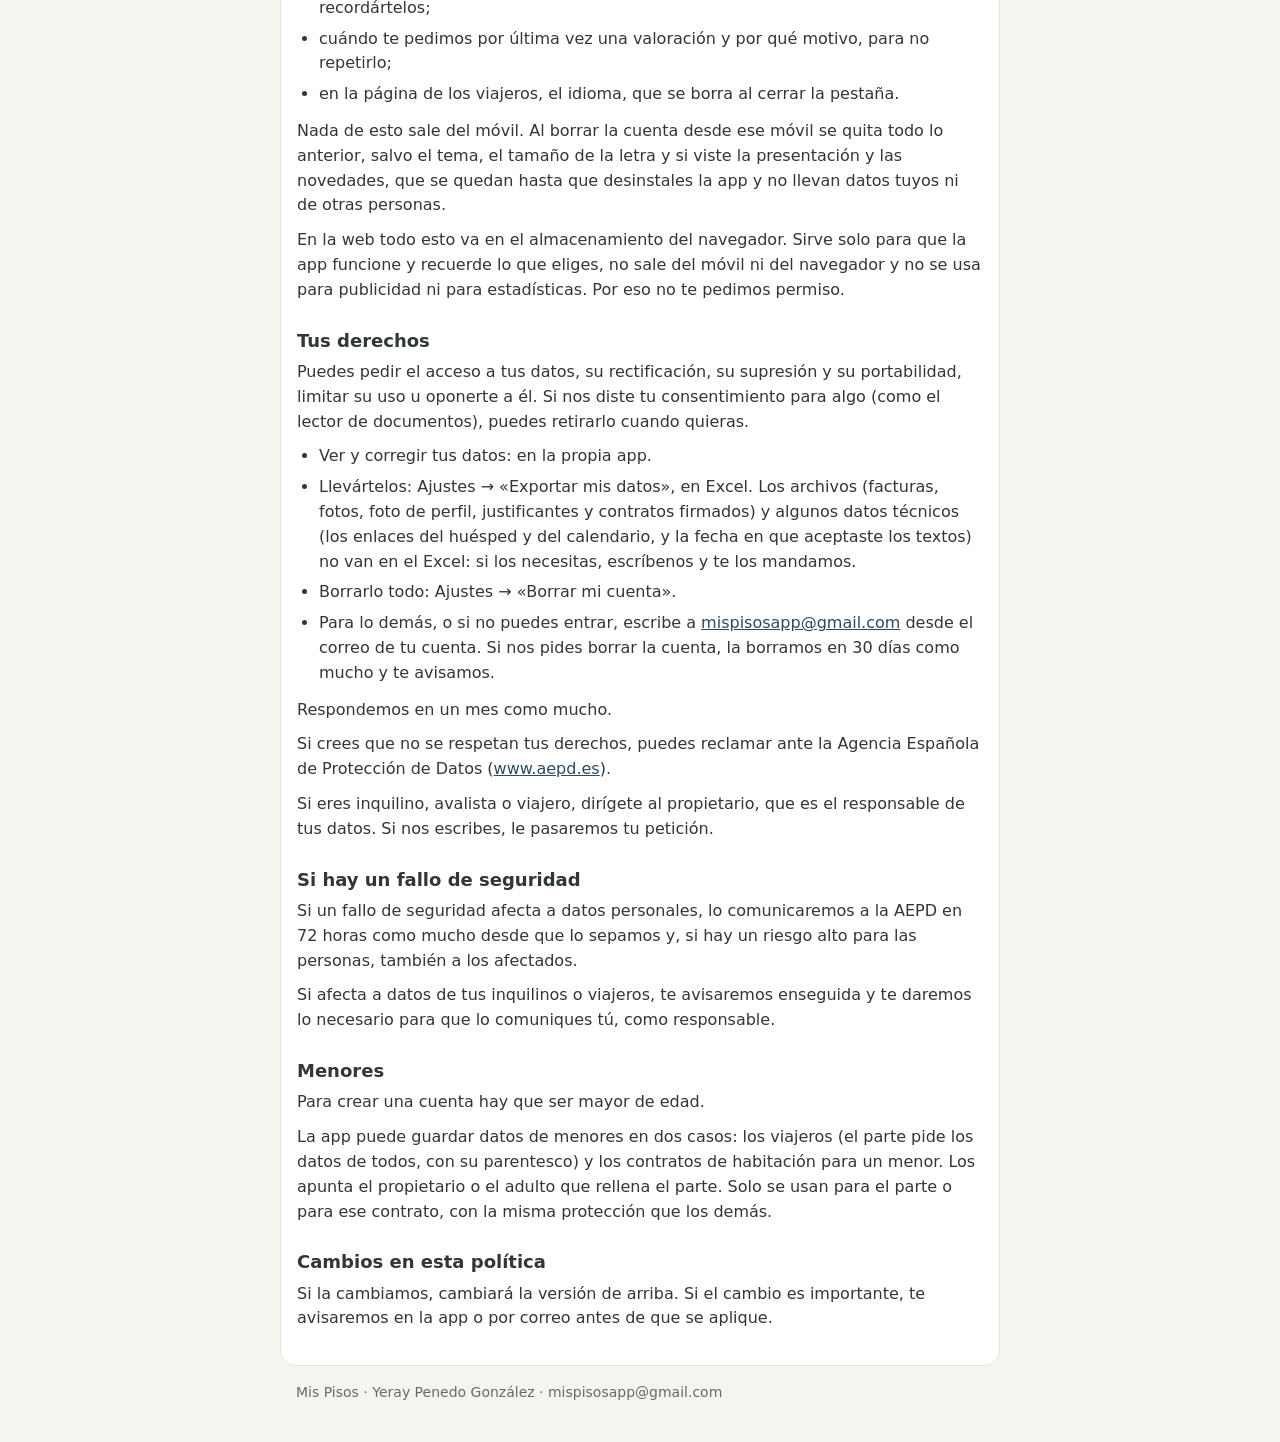
==== commit 4fe7924b: "Add files via upload" ====
--- a/privacidad.html
+++ b/privacidad.html
@@ -19,7 +19,7 @@
 </header>
 <main>
   <h1>Política de privacidad</h1>
-  <p class="version">Versión 1.8 · 24 de noviembre de 2026</p>
+  <p class="version">Versión 1.9 · 25 de noviembre de 2026</p>
   <h2>Quién es el responsable</h2>
   <p>Responsable: Yeray Penedo González, con NIF 45149749J y domicilio en Rúa Granxa 21, 3.º A, 32005 Ourense.</p>
   <p>Contacto: <a href="mailto:mispisosapp@gmail.com">mispisosapp@gmail.com</a>.</p>
@@ -28,7 +28,7 @@
   <p>De tu cuenta: el correo y, si no entras con Google o con Apple, la contraseña. La contraseña no se guarda tal cual, sino transformada (hash), y nadie puede leerla.</p>
   <p>Tus datos de propietario: nombre y NIF, que salen en contratos, condiciones de las reservas, partes de viajeros y recibos. Si en un contrato firma otro propietario de tu lista, el recibo sale a su nombre y con su documento. Si lo apuntas, también el correo de contacto para tus huéspedes.</p>
   <p>Si lo eliges, guardamos una foto de perfil (JPG o PNG, hasta 5 MB) en un espacio privado al que solo accede tu cuenta. Puedes quitarla cuando quieras desde tu perfil, y se borra al borrar la cuenta.</p>
-  <p>Tu plan: si empiezas la prueba gratis, guardamos qué plan probaste, el día en que la empezaste y el día en que termina. Para la prueba no pedimos tarjeta ni ningún otro dato. Si contratas un plan de pago, guardamos cuál es, el día en que lo compraste, si es mensual o anual, hasta cuándo dura, si se renueva, su estado (activo, en periodo de gracia, en espera, cancelado o caducado), los cambios de plan que tengas programados, el número de pedido de Google Play y una referencia cifrada de la compra. No vemos tu tarjeta ni tu forma de pago.</p>
+  <p>Tu plan: si empiezas la prueba gratis, guardamos qué plan probaste, el día en que la empezaste y el día en que termina. Para la prueba no pedimos tarjeta ni ningún otro dato. Si contratas un plan de pago, guardamos cuál es, el día en que lo compraste, si es mensual o anual, hasta cuándo dura, si se renueva, su estado (activo, en periodo de gracia, en espera, cancelado o caducado), los cambios de plan que tengas programados, el número de pedido de Google Play y una referencia cifrada de la compra. No vemos tu tarjeta ni tu forma de pago. Si al contratar pides empezar a usar el plan enseguida, o si después desistes, guardamos el día y la hora en que lo hiciste, como prueba ante el derecho de desistimiento.</p>
   <p>Lo que apuntas en la app:</p>
   <ul>
     <li>pisos, habitaciones, plazas de garaje y alojamientos turísticos, y de cada alojamiento, si los apuntas, el wifi y su clave, dónde están las llaves y su código, el aparcamiento y un teléfono de urgencias, para el mensaje de llegada;</li>
@@ -66,7 +66,7 @@
   <p>Supabase guarda la base de datos y los archivos. La base de datos y los archivos están en la Unión Europea, en París.</p>
   <p>El contrato de encargo del tratamiento es con Supabase Pte. Ltd., una empresa de Singapur. Para el soporte, la red y otros servicios, Supabase se apoya en otras empresas (subencargados), algunas de Estados Unidos. La lista está en <a href="https://supabase.com/legal/customer-resources/subprocessor-list">supabase.com/legal/customer-resources/subprocessor-list</a>.</p>
   <p>Los correos de la cuenta (para confirmarla o cambiar la contraseña) salen desde mispisosapp@gmail.com. Los envía Google con su servicio de correo (Gmail), que recibe tu dirección y el texto del correo. Google trata esos datos con sus propias condiciones y puede hacerlo fuera de la Unión Europea.</p>
-  <p>Solo si se activan en la app:</p>
+  <p>Según cómo entres o qué uses:</p>
   <ul>
     <li>Google, si entras con tu cuenta de Google. Nos da tu correo, tu nombre, el identificador de tu cuenta de Google y, normalmente, la dirección de tu foto, para identificarte. No usamos esa foto.</li>
     <li>Apple, si entras con tu cuenta de Apple. Nos da el identificador de tu cuenta de Apple, tu nombre y tu correo, o una dirección de reenvío de Apple si eliges ocultarlo.</li>
@@ -74,21 +74,22 @@
   </ul>
   <p>Google Play, si contratas un plan de pago. Cobra con tu cuenta de Google y trata esos datos como responsable, con su propia política de privacidad. Para unir la compra con tu cuenta le mandamos una huella (hash) del identificador de tu cuenta, nunca tu correo. Nuestro servidor consulta a Google Play el estado de la compra y recibe sus avisos (renovación, cancelación o devolución) a través de Google Cloud. Google nos dice el plan, el estado, hasta cuándo dura, si se renueva, los cambios programados y el número de pedido.</p>
   <p>Google, con Firebase Cloud Messaging, para que te lleguen al momento los avisos de las reservas nuevas o canceladas que traen las plataformas. Recibe el identificador del móvil para avisos y el texto del aviso: el alojamiento y las fechas, nunca el nombre del huésped ni importes. Si tienes el PIN puesto, solo «Tienes 1 reserva nueva». Google lo trata como encargado, con sus condiciones de Firebase, y puede hacerlo fuera de la Unión Europea con las garantías del RGPD.</p>
-  <p>Para leer el documento del viajero con la cámara, la app usa ML Kit, de Google, que funciona dentro del móvil. Cuando lo usas, Google recibe datos técnicos: el modelo y el fabricante del móvil, la versión del sistema y de la app, un identificador de la instalación, cuánto tarda la lectura y los errores. Según Google, no recibe la foto ni lo que se lee. Los usa para el diagnóstico y las estadísticas de ML Kit, con sus propias condiciones, y puede tratarlos fuera de la Unión Europea. Base legal: el interés legítimo en usar un lector que funcione en el móvil sin mandar la foto a ningún servidor (art. 6.1.f). Si no quieres que Google reciba esos datos, no uses el lector y escribe los datos a mano.</p>
+  <p>Para leer el documento del viajero con la cámara, la app usa ML Kit, de Google, que funciona dentro del móvil. Cuando lo usas, Google recibe datos técnicos: el modelo y el fabricante del móvil, la versión del sistema y de la app, un identificador de la instalación, cuánto tarda la lectura y los errores. Según Google, no recibe la foto ni lo que se lee. Los usa para el diagnóstico y las estadísticas de ML Kit, con sus propias condiciones, y puede tratarlos fuera de la Unión Europea. Base legal: tu consentimiento, que la app te pide la primera vez que usas el lector (art. 6.1.a). Puedes retirarlo cuando quieras en Ajustes. Si no lo das, escribe los datos a mano.</p>
   <p>Alguna vez la app te pide una valoración con la ventana de Google Play. Si valoras ahí, o desde «Valorar la app» en Ajustes, la valoración la recoge Google Play como responsable. La app no recibe tu nota ni tu comentario, y no sabe si llegaste a valorar.</p>
   <p>En la versión web, el navegador descarga de Google (gstatic.com) piezas para dibujar la app, y de unpkg.com la pieza para ver los PDF. Esos servicios reciben tu dirección IP.</p>
-  <p>Si Supabase, sus subencargados o Sentry tratan datos fuera de la Unión Europea, lo hacen con las garantías del RGPD, como las cláusulas contractuales tipo de la Comisión Europea. Google (también con ML Kit) y Apple tratan los datos que reciben con sus propias condiciones.</p>
+  <p>Si Supabase, sus subencargados, Google, Apple o Sentry tratan datos fuera de la Unión Europea, lo hacen con las garantías del RGPD: la decisión de adecuación UE-EE. UU. (Marco de Privacidad de Datos) o las cláusulas contractuales tipo de la Comisión Europea.</p>
   <p>No hay más destinatarios. Solo daríamos datos a un juez u otra autoridad si la ley nos obliga.</p>
   <p>Lo que compartes tú desde la app (un PDF por WhatsApp o correo, o el parte y la reserva que comunicas a la policía) lo envías desde tu móvil y con tu cuenta de ese servicio. Con «Enviar por WhatsApp», el teléfono de la persona y el texto del mensaje (en el de llegada, también la clave del wifi y el código de las llaves, si los apuntaste) van en el enlace que abre WhatsApp.</p>
   <p>Si das a Booking, Airbnb u otra plataforma el enlace del calendario de Mis Pisos, solo ve los días ocupados, sin nombres ni otros datos.</p>
+  <p>Esta política y los demás textos legales están publicados en GitHub Pages (GitHub Inc.), que ve la dirección IP de quien los abre, con sus propias condiciones.</p>
   <h2>Cuánto tiempo se guardan</h2>
   <p>Tus datos, tu plan y lo que apuntas, mientras tengas la cuenta. Los pagos los guarda Google Play, según sus normas.</p>
   <p>Los datos de los viajeros, 3 años desde la salida. Después se borran solos, con los partes enviados, las reservas comunicadas, sus justificantes y las condiciones aceptadas. A los 3 años también se borran el documento, el teléfono y el correo del titular de la reserva. Su nombre sigue en la reserva y en sus recibos mientras tengas la cuenta, como el resto de tus cuentas. Si duplicas una reserva, o eliges en «Nueva reserva» a un huésped que ya reservó contigo, el nombre, el documento y el contacto del titular pasan a la nueva, y sus 3 años cuentan desde la nueva salida. Para sugerírtelo, la app busca en tus reservas las del mismo titular (por su documento, su teléfono, su correo o su nombre) y cuenta cuántas veces ha venido. No guarda nada nuevo para eso, y lo que ya se borró a los 3 años no se usa. El enlace que mandas a los viajeros se borra 30 días después de caducar.</p>
-  <p>Esos 3 años son el plazo que fija el Real Decreto 933/2021 para el registro de viajeros. La obligación de guardarlo es tuya, como titular del alojamiento. Puedes borrar desde su ficha un viajero apuntado por error, mientras su parte no se haya enviado. Lo que ya marcaste como enviado a SES (el parte, la reserva comunicada y sus viajeros) la app no deja borrarlo ni quitarle la marca. Si aun así necesitas borrarlo antes, escríbenos y te diremos si se puede.</p>
+  <p>Esos 3 años son el plazo que fija el Real Decreto 933/2021 para el registro de viajeros. La obligación de guardarlo es tuya, como titular del alojamiento. Puedes borrar desde su ficha un viajero apuntado por error, mientras su parte no se haya enviado. Lo que ya marcaste como enviado a SES (el parte, la reserva comunicada y sus viajeros) la app no deja borrarlo ni quitarle la marca. Si aun así necesitas borrarlo antes, escríbenos: lo borramos en un mes como mucho. Son datos tuyos y decides tú; antes te recordaremos si la ley te obliga a guardarlos.</p>
   <p>El texto que llega del calendario de una plataforma se borra solo a los 3 años de la salida. Las notas que escribes tú en la reserva se quedan mientras tengas la cuenta.</p>
   <p>Los datos de cada sesión (la dirección IP y el tipo de móvil o navegador) y el identificador del móvil para avisos, hasta que la cierras o borras la cuenta. El identificador también se borra si apagas los avisos de reservas o si Google nos dice que ese móvil ya no lo usa. Si vuelves a abrir la app tras 30 días sin usarla, la sesión se cierra sola. El registro técnico de las conexiones, unos días. Lo que apunta el servidor para frenar abusos, un día. Tu aceptación de los textos, mientras tengas la cuenta.</p>
   <p>Lo que nos escribas, el tiempo necesario para contestarte y para poder demostrar que lo hicimos, como mucho 3 años.</p>
-  <p>Si borras la cuenta, se borra todo: tus datos, los de tus pisos, inquilinos y viajeros, los archivos y también los recibos emitidos.</p>
+  <p>Si borras la cuenta, se borra todo: tus datos, los de tus pisos, inquilinos y viajeros, los archivos y también los recibos emitidos. Solo guardamos, bloqueados y para defendernos de una reclamación, tu correo, las versiones de los textos que aceptaste con su fecha y el historial de tu plan, durante 5 años. Nada de tus pisos, inquilinos ni viajeros.</p>
   <p>Por eso, antes de borrarla, la app te pide que descargues los recibos en PDF y tus datos en Excel. Hacienda puede pedir esos justificantes durante 4 años. Si tienes alojamientos turísticos, también debes guardar 3 años el registro de viajeros: descarga el Excel (hojas «Huéspedes», «Partes enviados» y «Reservas comunicadas») y pídenos los justificantes de SES antes de borrar. Guardarlo es cosa tuya, porque Mis Pisos ya no lo tendrá.</p>
   <p>No hacemos copias de seguridad propias de tus datos: si se perdieran, no podríamos recuperarlos. Descarga tus datos de vez en cuando con «Exportar mis datos». La app te dice cuándo hiciste la última copia y te lo recuerda cada 3 meses.</p>
   <p>Si una ley nos obligara a conservar algún dato, lo guardaríamos bloqueado, sin usarlo, solo el tiempo que marque esa ley.</p>
@@ -125,7 +126,7 @@
   <p>Nada de esto sale del móvil. Al borrar la cuenta desde ese móvil se quita todo lo anterior, salvo el tema, el tamaño de la letra y si viste la presentación y las novedades, que se quedan hasta que desinstales la app y no llevan datos tuyos ni de otras personas.</p>
   <p>En la web todo esto va en el almacenamiento del navegador. Sirve solo para que la app funcione y recuerde lo que eliges, no sale del móvil ni del navegador y no se usa para publicidad ni para estadísticas. Por eso no te pedimos permiso.</p>
   <h2>Tus derechos</h2>
-  <p>Puedes pedir el acceso a tus datos, su rectificación, su supresión y su portabilidad, limitar su uso u oponerte a él.</p>
+  <p>Puedes pedir el acceso a tus datos, su rectificación, su supresión y su portabilidad, limitar su uso u oponerte a él. Si nos diste tu consentimiento para algo (como el lector de documentos), puedes retirarlo cuando quieras.</p>
   <ul>
     <li>Ver y corregir tus datos: en la propia app.</li>
     <li>Llevártelos: Ajustes → «Exportar mis datos», en Excel. Los archivos (facturas, fotos, foto de perfil, justificantes y contratos firmados) y algunos datos técnicos (los enlaces del huésped y del calendario, y la fecha en que aceptaste los textos) no van en el Excel: si los necesitas, escríbenos y te los mandamos.</li>
